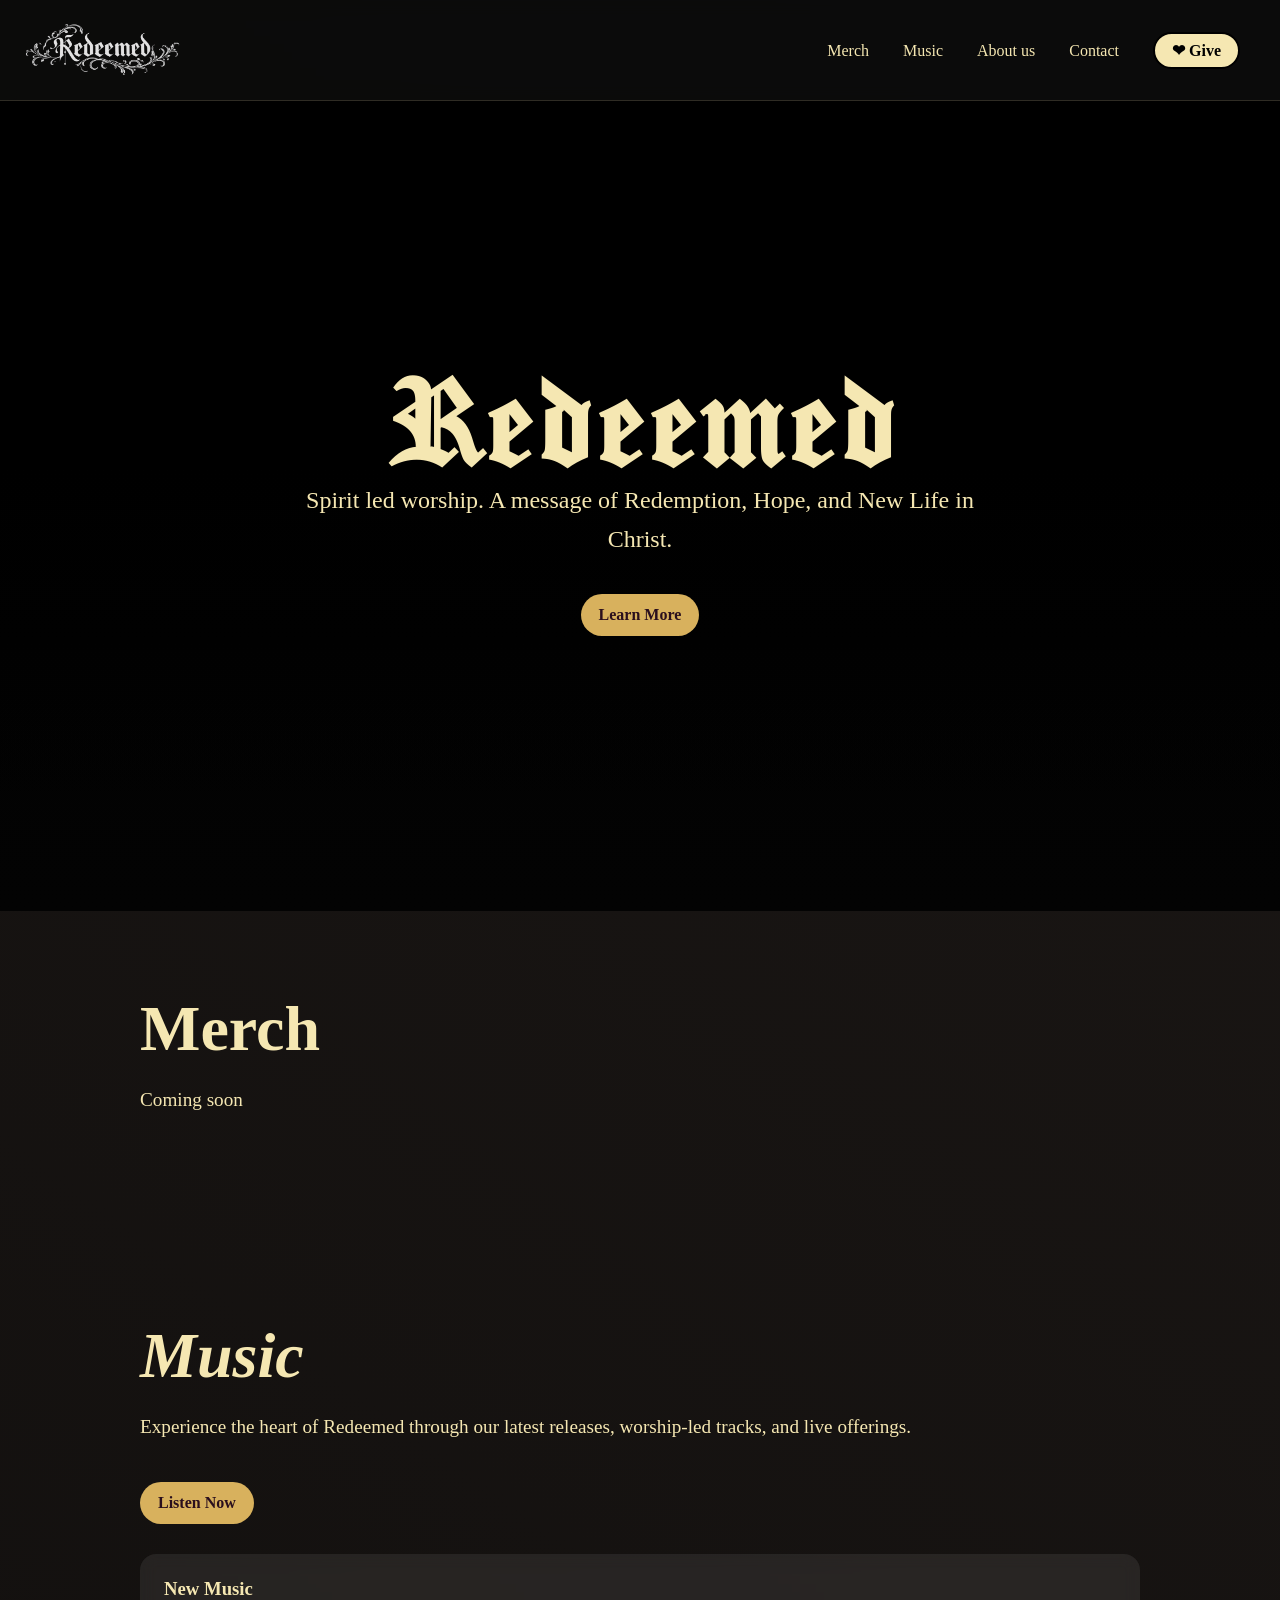
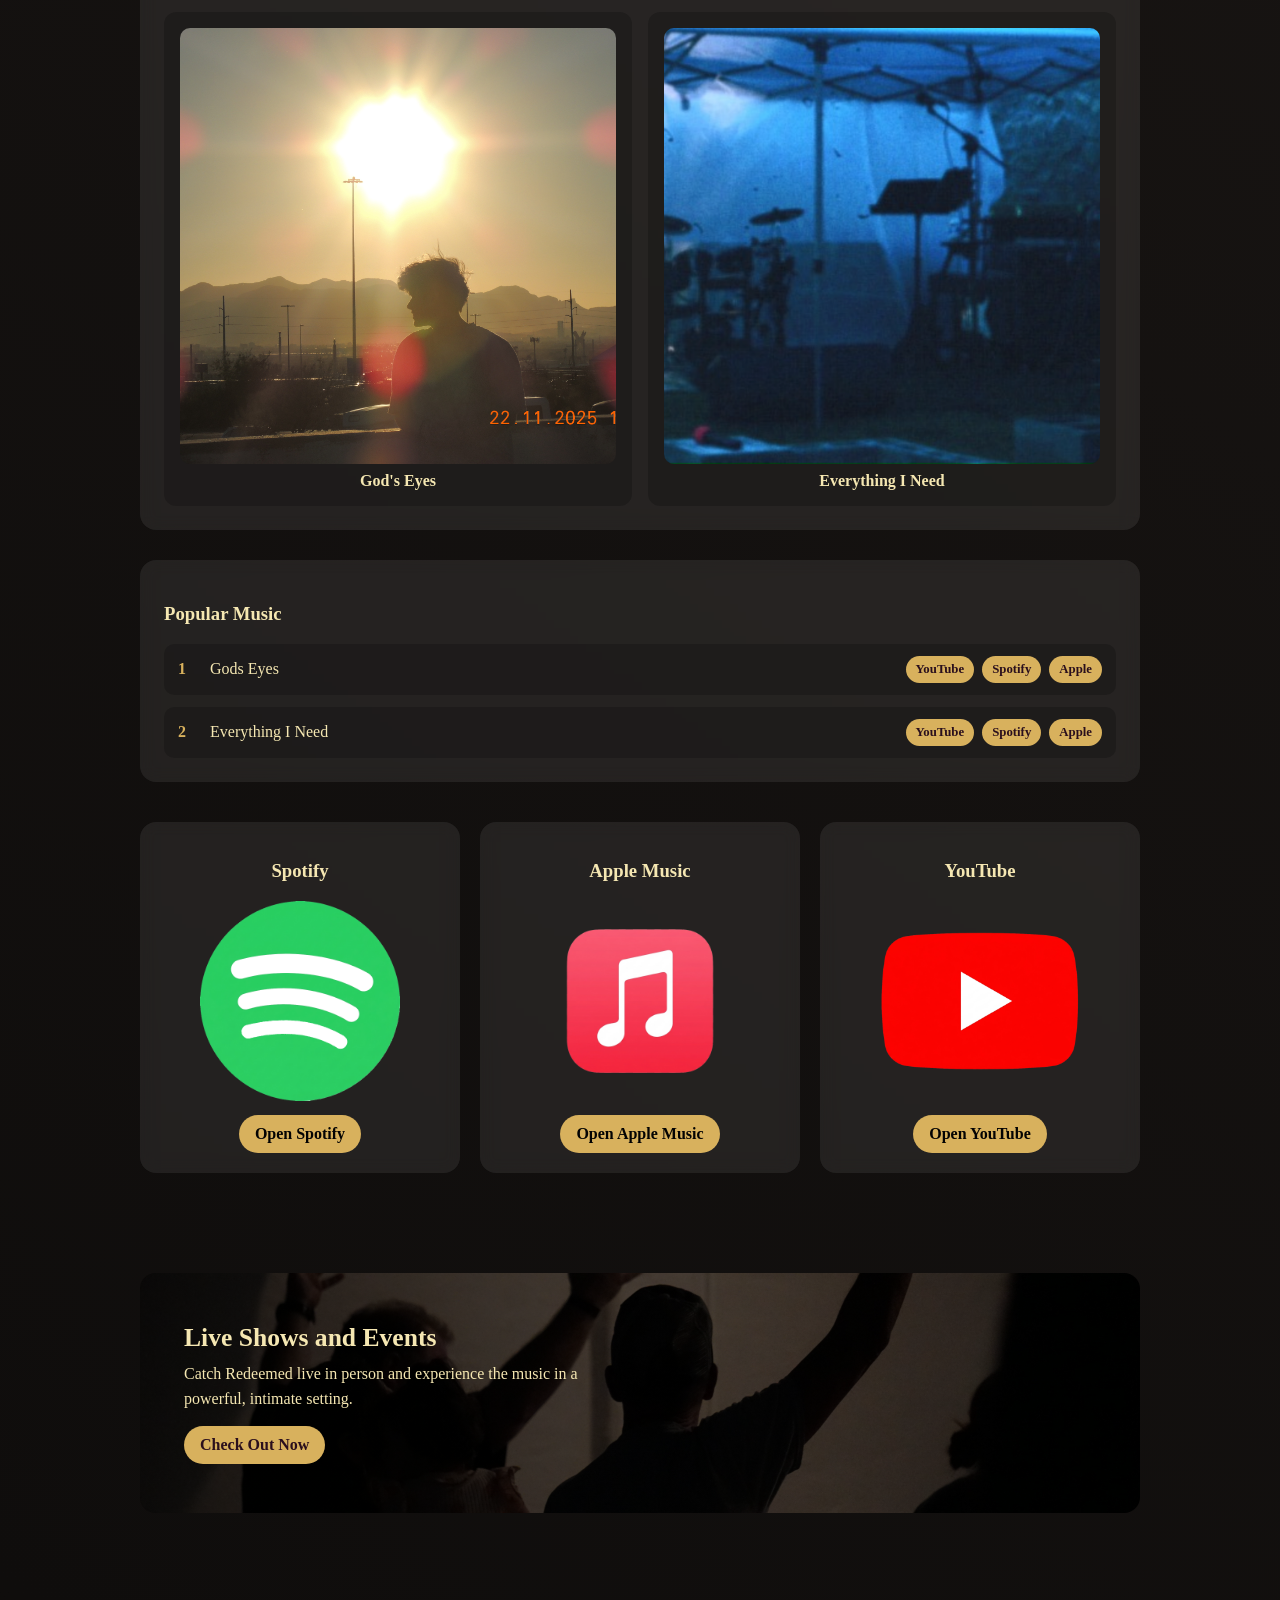
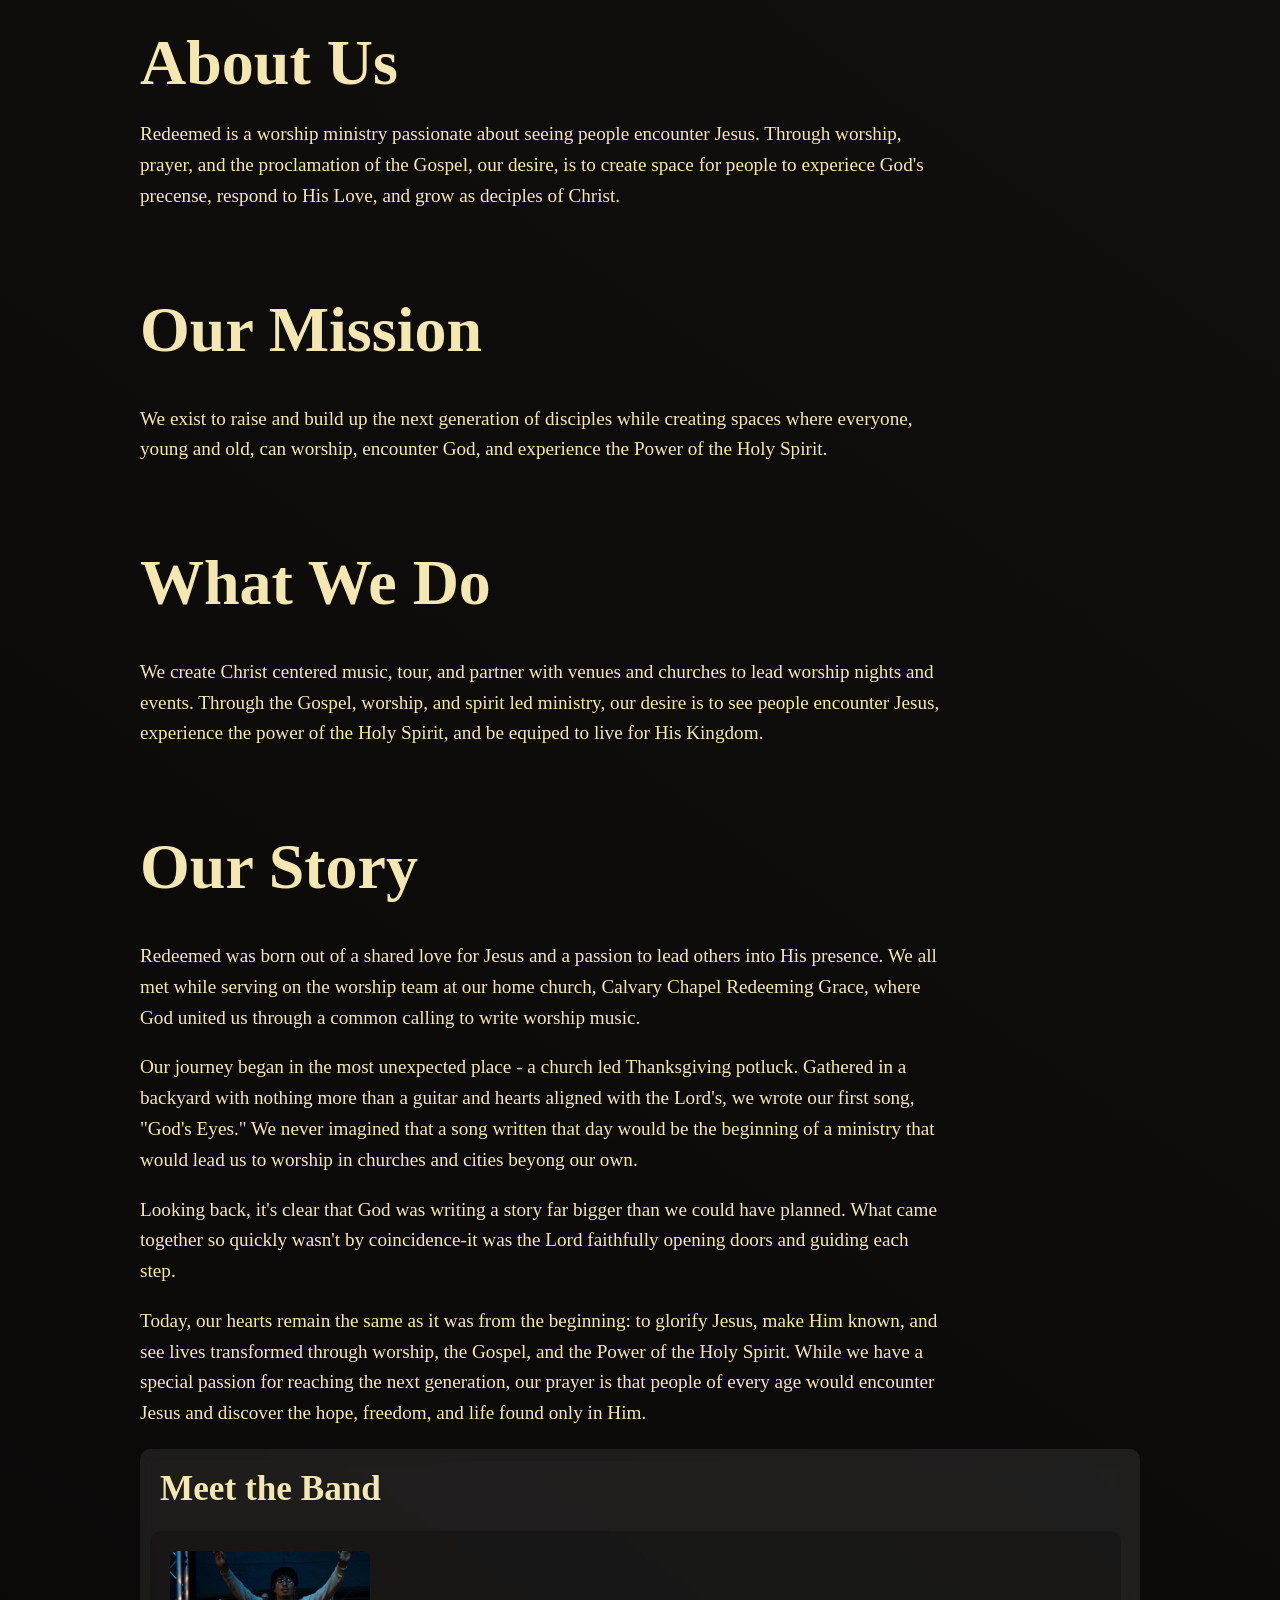
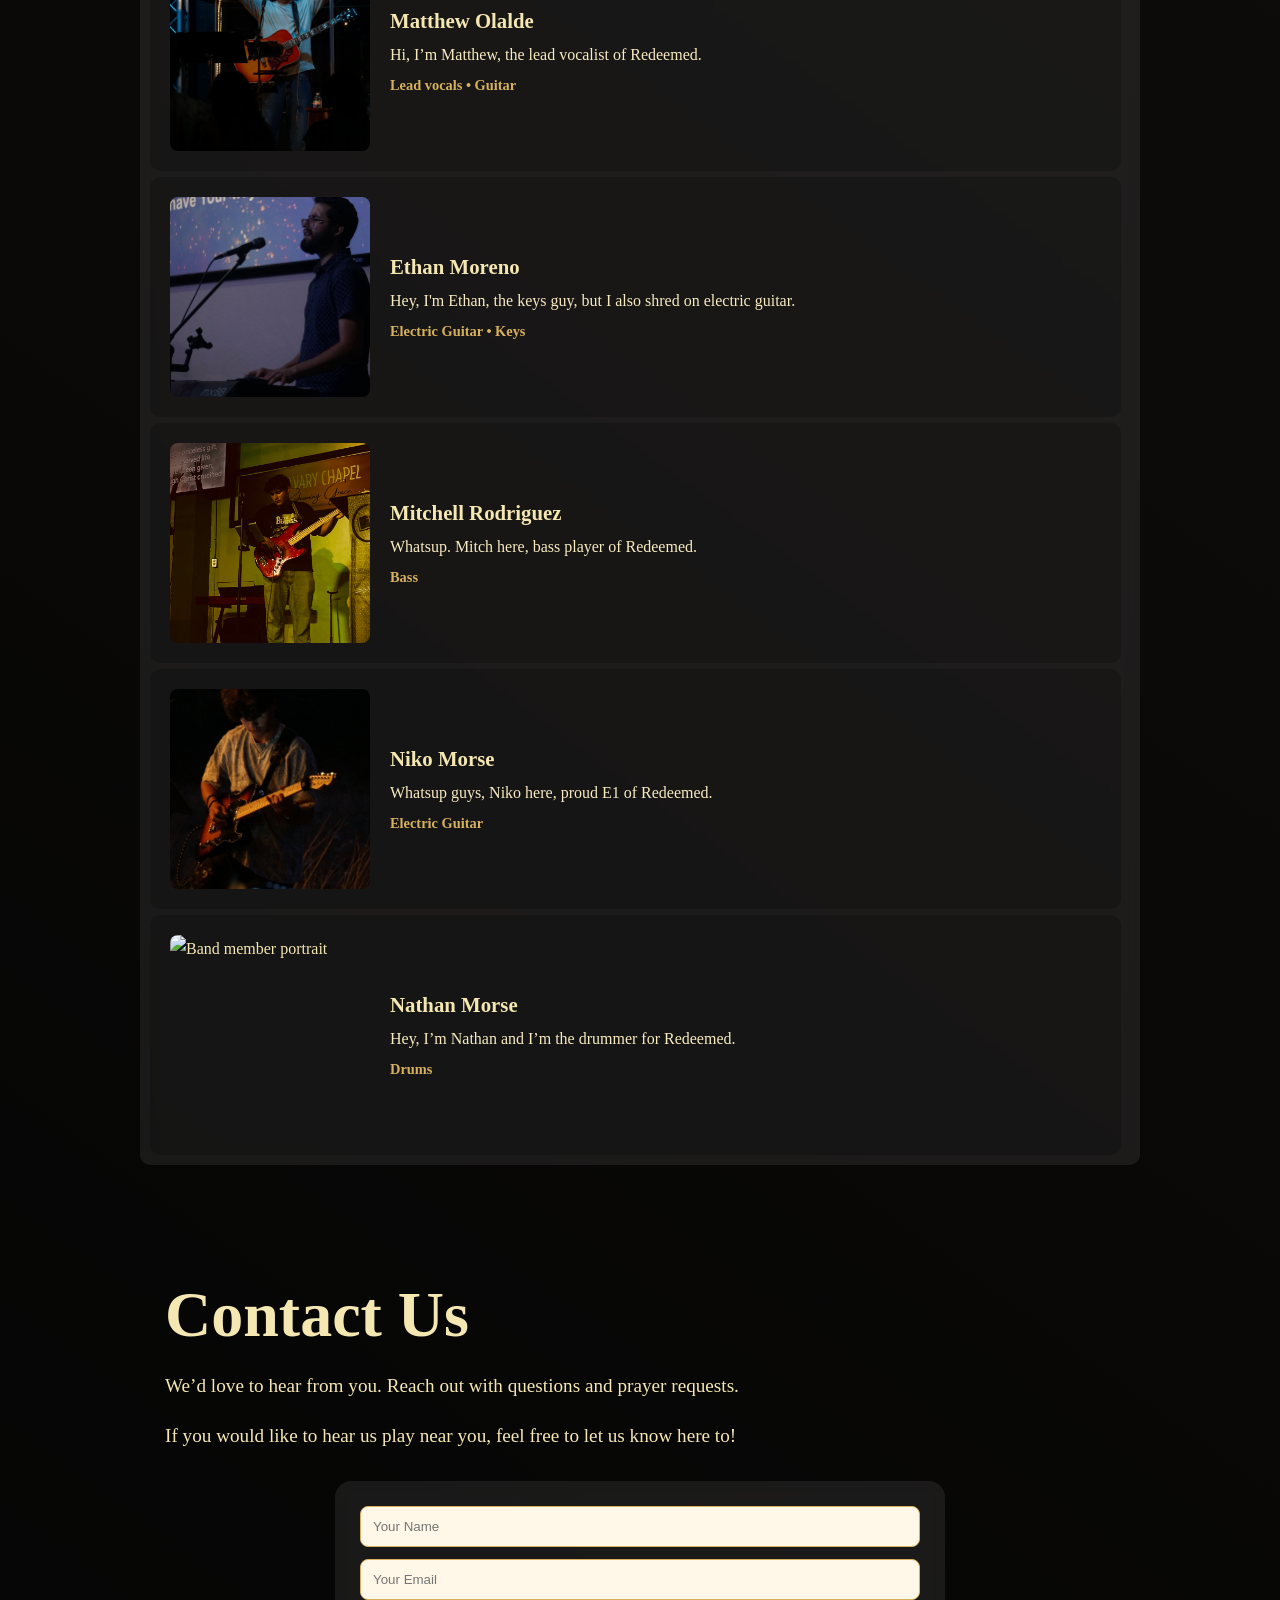
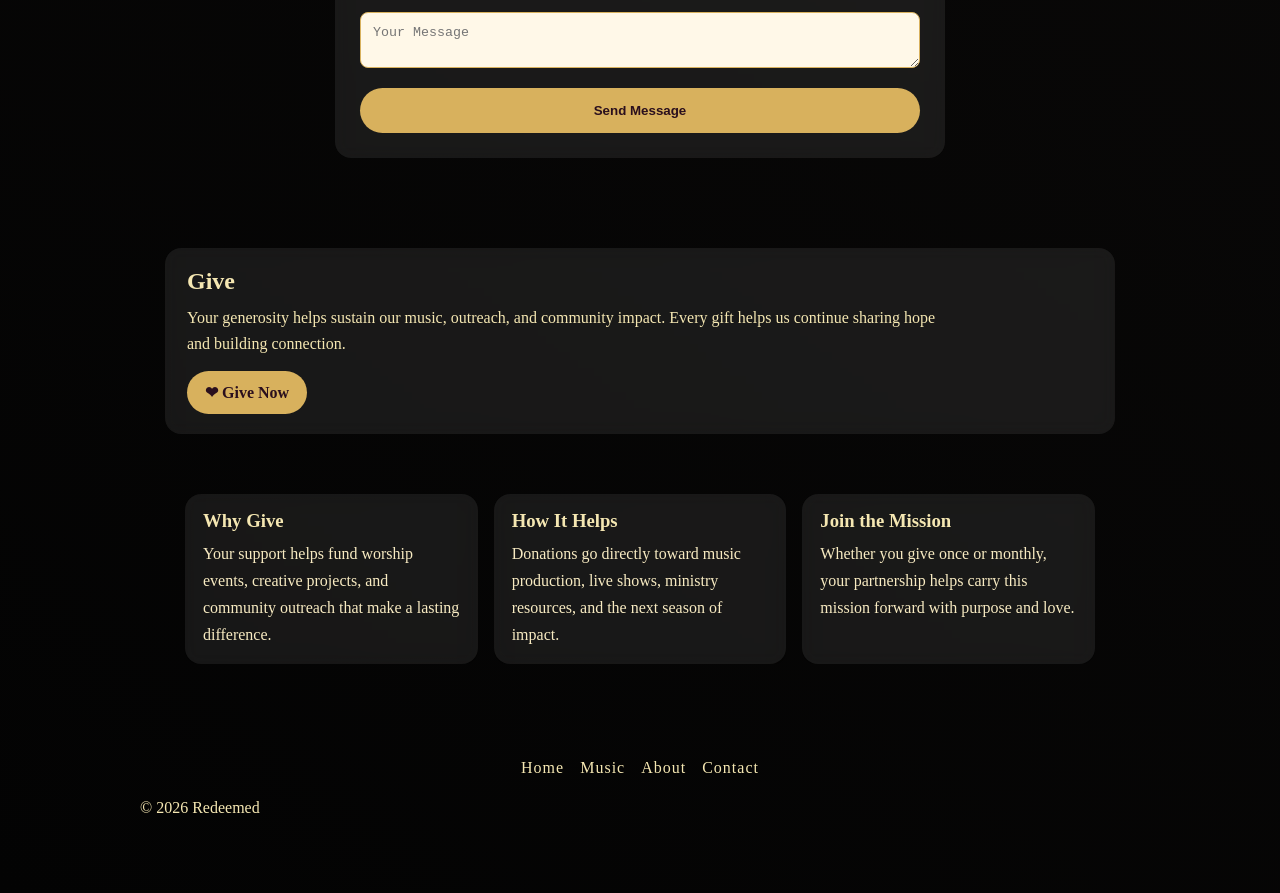
==== index.html @ e782278f "Update index.html" ====
<!DOCTYPE html>
<html lang="en">
<head>
    <meta charset="UTF-8">
    <meta name="viewport" content="width=device-width, initial-scale=1.0">
    <meta name="theme-color" content="#0b0b0b">
    <meta name="apple-mobile-web-app-status-bar-style" content="black-translucent">
    <meta name="apple-mobile-web-app-capable" content="yes">
    <meta name="theme-color" content="#0b0b0b">
    <meta name="apple-mobile-web-app-capable" content="yes">
    <meta name="apple-mobile-web-app-status-bar-style" content="black-translucent">
    <meta name="viewport" content="width=device-width, initial-scale=1.0, viewport-fit=cover">
    <title>Redeemed</title>
        <!-- Browser tab icon -->
    <link rel="icon" type="image/png" href="images/redeemedfavicon.jpg">
    
    <link rel="stylesheet" href="style.css">
</head>
<body>
    <header>
        <a href="#home" class="header-logo-link" aria-label="Redeemed home">
            <img src="images/redeemedlogo.PNG" alt="Redeemed logo" class="header-logo">
        </a>
        <button class="menu-toggle" onclick="toggleMenu()">☰</button>
        <nav class="desktop-nav" id="mobile-menu">
            <a href="#merch">Merch</a>
            <a href="#music">Music</a>
            <a href="#about">About us</a>
            <a href="#contact">Contact</a>
            <a href="#give" class="give-btn">❤ Give</a>
        </nav>
    </header>

    <section id="home" class="hero">
        <video autoplay muted loop playsinline class="hero-video">
            <source src="videos/nathan2video.mp4" type="video/mp4">
        </video>
        <div class="hero-content">
            <h2>Redeemed</h2>
            <p>Spirit led worship. A message of Redemption, Hope, and New Life in Christ.</p>
            <a class="music-link-button" href="#about">Learn More</a>
        </div>
    </section>

    <!--
    <section id="merch" class="merch-page">
        <section class="merch-hero">
            <h2>Merch</h2>
            <p>Show your support with official Redeemed apparel and accessories made for every fan.</p>
        </section>

        <section class="merch-category">
            <h3>Shirts</h3>
            <div class="merch-grid">
                <article class="merch-card">
                    <img src="images/merch2.jpg" alt="Redeemed tour tee">
                    <h4>Redeemed Tour Tee</h4>
                    <p>Soft cotton tee with the official tour graphic.</p>
                    <span class="merch-price">$28</span>
                </article>
                <article class="merch-card">
                    <img src="images/merch1.jpg" alt="Worship Verse tee">
                    <h4>Worship Verse Tee</h4>
                    <p>Minimal design featuring a favorite lyric from the band.</p>
                    <span class="merch-price">$24</span>
                </article>
            </div>
        </section>

        <section class="merch-category">
            <h3>Hoodies</h3>
            <div class="merch-grid">
                <article class="merch-card">
                    <img src="images/merch2.jpg" alt="Midnight hoodie">
                    <h4>Midnight Hoodie</h4>
                    <p>Heavyweight fleece hoodie with a bold embroidered logo.</p>
                    <span class="merch-price">$48</span>
                </article>
                <article class="merch-card">
                    <img src="images/merch1.jpg" alt="Golden Hour hoodie">
                    <h4>Golden Hour Hoodie</h4>
                    <p>Warm, relaxed fit with a subtle vintage finish.</p>
                    <span class="merch-price">$46</span>
                </article>
            </div>
        </section>

        <section class="merch-category">
            <h3>Hats</h3>
            <div class="merch-grid">
                <article class="merch-card">
                    <img src="images/merch2.jpg" alt="Embroidered snapback">
                    <h4>Embroidered Snapback</h4>
                    <p>Structured cap with the Redeemed logo stitched on the front.</p>
                    <span class="merch-price">$22</span>
                </article>
                <article class="merch-card">
                    <img src="images/merch1.jpg" alt="Beanie">
                    <h4>Classic Beanie</h4>
                    <p>Cozy knit beanie for warm nights and live shows.</p>
                    <span class="merch-price">$18</span>
                </article>
            </div>
        </section>

        <section class="merch-category">
            <h3>Accessories</h3>
            <div class="merch-grid">
                <article class="merch-card">
                    <img src="images/merch2.jpg" alt="Sticker pack">
                    <h4>Sticker Pack</h4>
                    <p>Five collectible stickers featuring the band’s artwork.</p>
                    <span class="merch-price">$8</span>
                </article>
                <article class="merch-card">
                    <img src="images/merch1.jpg" alt="Bandana">
                    <h4>Bandana</h4>
                    <p>Soft cotton bandana with a subtle print and earthy tones.</p>
                    <span class="merch-price">$12</span>
                </article>
            </div>
        </section>
    </section>
    -->

    <section id="merch" class="merch-page">
        <section class="merch-hero">
            <h2>Merch</h2>
            <p>Coming soon</p>
        </section>
    </section>

    <section id="music" class="music-page">
        <section class="music-hero">
            <h2>Music</h2>
            <p>Experience the heart of Redeemed through our latest releases, worship-led tracks, and live offerings.</p>
            <a class="music-link-button2" href="#platforms-section" rel="noopener noreferrer">Listen Now</a>
        </section>

        <section class="new-music-section">
            <h3>New Music</h3>
            <div class="new-music-grid">
                <article class="new-music-card photo-card">
                    <img src="images/godseyes.jpg" alt="God's Eyes single cover">
                    <h4>God's Eyes</h4>
                </article>
                <article class="new-music-card photo-card">
                    <img src="images/einsingle.png" alt="Everything I Need single cover">
                    <h4>Everything I Need</h4>
                </article>
                <!--
                <article class="new-music-card photo-card">
                    <img src="images/lovealbum.png" alt="Love Album cover">
                    <h4>Love Album</h4>
                </article>
                -->
            </div>
        </section>



        <section id="popular-music" class="music-chart-section">
            <h3>Popular Music</h3>
            <div class="music-chart">
                <div class="chart-row1">
                    <span class="rank">1</span>
                    <span class="rank1">Gods Eyes</span>
                    <div class="chart-actions">
                        <a href="https://youtu.be/jLkl576tyro?si=P6Vd3Wyzk8_M1TCE" target="_blank" rel="noopener noreferrer">YouTube</a>
                        <a href="https://open.spotify.com/album/3L0QQcTGQLbuAmOWzttb95?si=6fb23c199cdc47a4" target="_blank" rel="noopener noreferrer">Spotify</a>
                        <a href="https://music.apple.com/us/song/gods-eyes/1891520739" target="_blank" rel="noopener noreferrer">Apple</a>
                    </div>
                </div>
                <div class="chart-row2">
                    <span class="rank">2</span>
                    <span class="rank2">Everything I Need</span>
                    <div class="chart-actions">
                        <a href="https://youtu.be/Ll3yOkhrf5A?si=ns59paLyOWHuq14e" target="_blank" rel="noopener noreferrer">YouTube</a>
                        <a href="https://open.spotify.com/track/4gSW3rbcB8g6aZbEx0FoXT?si=02c2cda8b8e64611" target="_blank" rel="noopener noreferrer">Spotify</a>
                        <a href="https://music.apple.com/us/song/everything-i-need/6785663479" target="_blank" rel="noopener noreferrer">Apple</a>
                    </div>
                </div>
            </div>
        </section>

        <section id="platforms-section" class="platforms-section">
            <div class="platform-card">
                <h3>Spotify</h3>
                <img class="spotify-image" src="images/spotify logo.png" alt="Spotify cover artwork">
                <a href="https://open.spotify.com/artist/09qpFhPmuhAN9kwH78TvSs?si=30HQtOUEQ6Wqg0jLd053rw" target="_blank" rel="noopener noreferrer" class="site-button">Open Spotify</a>
            </div>

            <div class="platform-card">
                <h3>Apple Music</h3>
                <img class="apple-image" src="images/apple music logo.png" alt="Apple Music cover artwork">
                <a href="https://music.apple.com/us/artist/redeemed/1896051915" target="_blank" rel="noopener noreferrer" class="site-button">Open Apple Music</a>
            </div>

            <div class="platform-card">
                <h3>YouTube</h3>
                <img class="youtube-image" src="images/ytlogo.png" alt="YouTube cover artwork">
                <a href="https://youtube.com/@redeemedband7?si=_MJVxwXqWaDozXpm" target="_blank" rel="noopener noreferrer" class="site-button">Open YouTube</a>
            </div>
        </section>
    </section>

        <section id="events" class="live-shows-card">
            <div class="live-shows-overlay">
                <h3>Live Shows and Events</h3>
                <p>Catch Redeemed live in person and experience the music in a powerful, intimate setting.</p>
                <a href="liveshows.html" rel="noopener noreferrer">Check Out Now</a>
            </div>
        </section>

    <section id="about" class="about-page">
        <section class="about-hero">
            <h2>About Us</h2>
            <p>
                Redeemed is a worship ministry passionate about seeing people encounter Jesus. Through worship, prayer, and the proclamation of
                the Gospel, our desire, is to create space for people to experiece God's precense, respond to His Love, and grow as deciples of Christ.
            </p>
        </section>

        <section class="about-content">
            <h3>Our Mission</h3>
            
            <p>
                We exist to raise and build up the next generation of disciples while creating spaces where everyone, young and old, can worship,
                encounter God, and experience the Power of the Holy Spirit.
            </p>

        <section class="about-content">
            <h3>What We Do</h3>

            <p>
                We create Christ centered music, tour, and partner with venues and churches to lead worship nights and events. Through the Gospel, worship, and
                spirit led ministry, our desire is to see people encounter Jesus, experience the power of the Holy Spirit, and be equiped
                to live for His Kingdom.
                
            </p>


            <h3>Our Story</h3>
            <p>
                Redeemed was born out of a shared love for Jesus and a passion to lead others into His presence. We all met while serving on the worship team
                at our home church, Calvary Chapel Redeeming Grace, where God united us through a common calling to write worship music.
                
            </p>

            <p>    
                Our journey began in the most unexpected place - a church led Thanksgiving potluck. Gathered in a backyard with nothing more than a guitar
                and hearts aligned with the Lord's, we wrote our first song, "God's Eyes." We never imagined that a song written that day would
                be the beginning of a ministry that would lead us to worship in churches and cities beyong our own.
            </p>

            <p>    
                Looking back, it's clear that God was writing a story far bigger than we could have planned. What came together so quickly wasn't by coincidence-it
                was the Lord faithfully opening doors and guiding each step.
            </p>

            <p>    
                Today, our hearts remain the same as it was from the beginning: to glorify Jesus, make Him known, and see lives transformed through worship,
                the Gospel, and the Power of the Holy Spirit. While we have a special passion for reaching the next generation, our prayer is that people of
                every age would encounter Jesus and discover the hope, freedom, and life found only in Him.
            </p>
            
        </section>

        <section class="meet-the-band">
            <h3>Meet the Band</h3>
            <div class="band-members-grid">
                <article class="band-member-card matthew-card" tabindex="0" role="button" aria-expanded="false">
                    <div class="band-member-summary">
                        <img src="images/matthewscool.jpg" alt="Band member portrait">
                        <div class="band-member-info">
                            <h4>Matthew Olalde</h4>
                            <p>Hi, I’m Matthew, the lead vocalist of Redeemed.</p>
                            <span>Lead vocals • Guitar</span>
                        </div>
                    </div>
                    <div class="band-member-details">
                        <p>

First I want to say, Jesus changed my life and gave me true hope, and purpose. One of the greatest passions God has placed on my heart is reaching the next generation with both His love and His power. Discovering that we have access to the same Holy Spirit who raised Jesus from the dead changed everything for me. I’ve seen God heal, restore, deliver, and move in incredible ways, that only He can and it gave me a desire to help others encounter Him for themselves. Everything I do with Redeemed is for Jesus and for the people He loves.

A little about me: I was born and raised in Chicago and moved to El Paso in 2019. I still love visiting Chicago and spending time with friends there whenever I can. Growing up, I was a huge Michael Jackson fan and even tried to dance like him as a kid. I’m also a lifelong Chicago Bears fan, and Walter Payton is the reason 34 is still my favorite number today. For a long time, becoming a UFC fighter was a dream of mine, and I still enjoy practicing MMA and watching UFC. Some random facts I’m left-handed, I can do a backflip.  A big Highlight in my life is I recently got engaged to my beautiful fiancée, Natalia.  I am incredibly grateful for the way God has been writing our story, and I’m excited to see what He has planned for our future together.

Favorite Bible Verse:
“The Spirit of the Lord is upon me, because he has anointed me to proclaim good news to the poor. He has sent me to proclaim freedom for the prisoners and recovery of sight for the blind, to set the oppressed free, to proclaim the year of the Lord’s favor.” Luke 4:18-19</p>
                    </div>
                </article>

                <article class="band-member-card ethan-card" tabindex="0" role="button" aria-expanded="false">
                    <div class="band-member-summary">
                        <img src="images/EthanAboutUs.jpg" alt="Band member portrait">
                        <div class="band-member-info">
                            <h4>Ethan Moreno</h4>
                            <p>Hey, I'm Ethan, the keys guy, but I also shred on electric guitar.</p>
                            <span>Electric Guitar • Keys</span>
                        </div>
                    </div>
                    <div class="band-member-details">
                        <p>Hey, what’s up, my name is Ethan. Maybe you haven’t seen a whole bunch of me on Redeemed; that’s because I took a leave to go around the world and the US to share the good 
                            news of Jesus, which I believe is essential to our Christian faith. I also believe we can do that through worship; that is why I’m so passionate about sharing Jesus' love 
                            with others through Scripture and by worshiping together with the church. Ever since I was little, the Lord made a special place in my heart for music. Eventually, I got 
                            reeled into my local worship band before I even knew Jesus, and that was one of the factors that led me to know Him more. I believe the Lord can do the same for anyone, 
                            so you would come to know and experience Him through worship!

                            I believe worship is a fundamental to our Christian lives. I believe true worship is done by receiving the Holy Spirit and adopting a heart posture of love and humility 
                            toward God, by being grounded in His true word.
                        </p>
                    </div>
                </article>

                <article class="band-member-card mitch-card" tabindex="0" role="button" aria-expanded="false">
                    <div class="band-member-summary">
                        <img src="images/mitchaboutus.jpg" alt="Band member portrait">
                        <div class="band-member-info">
                            <h4>Mitchell Rodriguez</h4>
                            <p>Whatsup. Mitch here, bass player of Redeemed.</p>
                            <span>Bass</span>
                        </div>
                    </div>
                    <div class="band-member-details">
                        <p>First and foremost, Jesus Christ has turned my life around and put me on a path that I am ready to walk on. I was never really into music for what it truly is. 
                        I would listen to whatever was popular just to fit in, and eventually took a complete turn and cut music out for the majority of my life. Music had stayed out of my life for nearly
                        4 years, where I rediscovered worship. I was raised a Christian, believing what I was taught, but I let it sit there, I became lukewarm, and eventually forgot about it until moving to El
                        Paso, where worship was brought back into my life, and I put Christ back in the Center. I eventually became friends with the members of the worship team and got heavily involved learning
                        how to mix and run the sound system at church. God was moving fast, turning a hobby into a passion, friends into a family, and I am so grateful to be apart of it.
                        
                        Since running back to the Father, this verse has stuck with me, being an anchor in my life:
                        "Beloved, let us love one another, for love is from God, and whoever loves has been born of God and knows God." - 1 John 4:7 ESV</p>
                    </div>
                </article>

                <article class="band-member-card niko-card" tabindex="0" role="button" aria-expanded="false">
                    <div class="band-member-summary">
                        <img src="images/nikocool.jpg" alt="Band member portrait">
                        <div class="band-member-info">
                            <h4>Niko Morse</h4>
                            <p>Whatsup guys, Niko here, proud E1 of Redeemed.</p>
                            <span>Electric Guitar</span>
                        </div>
                    </div>
                    <div class="band-member-details">
                        <p> My name is Niko Morse. I am 17 years old,  born and raised in El Paso, Texas, and I grew up in a Christian home. My dad is a pastor at our church. I play electric 
                            guitar and sometimes lead worship at our church, and I love serving and worshiping Jesus.

                            Before our band started, though, I was lost and living like the world. But when we started our band, I began to see what God wanted for my life. I met some of the best
                            people in my life at our church, and that’s where I met the band. They were always there for me and loved me in a way that no one else ever had. They bring so much joy
                            into my life, and in their own crazy way, they showed me what it looks like to do ministry in different churches and what it truly means to love and live for Jesus.
                        </p>
                    </div>
                </article>

                <article class="band-member-card nathan-card" tabindex="0" role="button" aria-expanded="false">
                    <div class="band-member-summary">
                        <img src="images/nathanaboutus2.jpg" alt="Band member portrait">
                        <div class="band-member-info">
                            <h4>Nathan Morse</h4>
                            <p>Hey, I’m Nathan and I’m the drummer for Redeemed.</p>
                            <span>Drums</span>
                        </div>
                    </div>
                    <div class="band-member-details">
                        <p>
                            Hey, I’m Nathan and I’m the drummer for Redeemed.

I bring a passion for worship and a heart for creativity to Redeemed. As the band’s drummer, I help drive the sound while also contributing to songwriting and musical arrangements. After discovering music through worship, I found a way to use my gifts to point people toward Jesus. For me, the most powerful part of playing with Redeemed is seeing the Spirit move through the music and watching worship become something more than just a song.

I grew up in El Paso as a pastor’s kid, with church, worship, and God always being a huge part of my life. As I got older, I went through seasons of deep loss and hurt, losing my grandmother and later my Tio to addiction, which caused me to become angry with God and drift from Him. I felt empty, hopeless, and like I had no purpose. One night, He led me to someone who needed prayer, and in that moment, He opened my eyes to His love for me and for others. Since then, my fire for God has grown stronger than ever, and through Redeemed, I get to worship, write music, and watch God move in places I never imagined. Looking back, I can see God’s hands through it all.

“Consider the birds of the sky: They don’t sow or reap or gather into barns, yet your heavenly Father feeds them. Aren’t you worth more than they?”
‭‭Matthew‬ ‭6‬:‭26‬
                        </p>
                    </div>
                </article>
            </div>
        </section>
    </section>

    <section id="contact" class="contact-page">
        <section class="contact-hero">
            <h2>Contact Us</h2>
            <p>We’d love to hear from you. Reach out with questions and prayer requests.</p>
            <p>If you would like to hear us play near you, feel free to let us know here to!</p>
            
        </section>

        <section class="contact-content">
            <form class="contact-form" id="contact-form">
                <input type="text" name="name" placeholder="Your Name" required>
                <input type="email" name="email" placeholder="Your Email" required>
                <textarea name="message" placeholder="Your Message" required></textarea>
                <button type="submit">Send Message</button>
            </form>
        </section>
    </section>

    <section id="give" class="give-page">
        <section class="give-hero">
            <h2>Give</h2>
            <p>Your generosity helps sustain our music, outreach, and community impact. Every gift helps us continue sharing hope and building connection.</p>
            <a href="https://ko-fi.com/redeemedband7" class="give-button" target="_blank">❤ Give Now</a>
        </section>

        <section class="give-content">
            <article class="give-card">
                <h3>Why Give</h3>
                <p>Your support helps fund worship events, creative projects, and community outreach that make a lasting difference.</p>
            </article>

            <article class="give-card">
                <h3>How It Helps</h3>
                <p>Donations go directly toward music production, live shows, ministry resources, and the next season of impact.</p>
            </article>

            <article class="give-card">
                <h3>Join the Mission</h3>
                <p>Whether you give once or monthly, your partnership helps carry this mission forward with purpose and love.</p>
            </article>
        </section>
    </section>

    <footer>
        <div class="page-nav-links">
            <a href="#home">Home</a>
            <a href="#music">Music</a>
            <a href="#about">About</a>
            <a href="#contact">Contact</a>
        </div>
        <p>© 2026 Redeemed</p>
    </footer>
    <script>
    function toggleMenu() {
        document.getElementById("mobile-menu").classList.toggle("active");
    }
    </script>
    <script src="https://cdn.jsdelivr.net/npm/@emailjs/browser@4/dist/email.min.js"></script>
    <script src="script.js"></script>
</body>
</html>
---- style.css ----
@font-face {
    font-family: "Old English Five";
    src: url("fonts/OldEnglishFive.ttf") format("truetype");
    font-weight: normal;
    font-style: normal;
}


html {
    scroll-behavior: smooth;
    background-color: #0b0b0b;
}

body {
    margin: 0;
    font-family: Georgia, serif;
    background: linear-gradient(36deg, #030303 0%, #1b1715  100%);
    color: #f5e7b2;
}

section[id] {
    scroll-margin-top: 90px;
}

.hero {
    position: relative;
    min-height: 90vh;
    display: flex;
    align-items: center;
    justify-content: center;
    overflow: hidden;
    background: #000;
    margin-bottom: -2rem;
}

.hero::before {
    content: '';
    position: absolute;
    inset: 0;
    background: linear-gradient(180deg, rgba(0, 0, 0, 0.2) 0%, rgba(0, 0, 0, 0.55) 45%, rgba(3, 3, 3, 0.85) 100%);
    z-index: 1;
    pointer-events: none;
}

.hero::after {
    content: '';
    position: absolute;
    left: 0;
    right: 0;
    bottom: -1px;
    height: 220px;
    background: linear-gradient(180deg, rgba(3, 3, 3, 0) 0%, rgba(3, 3, 3, 0.35) 35%, rgba(3, 3, 3, 0.8) 70%, rgba(3, 3, 3, 1) 100%);
    z-index: 1;
    pointer-events: none;
}

.hero-video {
    position: absolute;
    inset: 0;
    width: 100%;
    height: 100%;
    object-fit: cover;
    z-index: 0;
    filter: saturate(1.05) brightness(0.9);
}

.hero-content {
    position: relative;
    z-index: 2;
    width: min(100%, 900px);
    padding: 4rem 2rem;
    text-align: center;
}

.hero h2 {
    font-size: clamp(3.5rem, 7vw, 8rem);
    font-family: "Old English Five", serif !important;
    letter-spacing: 0.04em;
    text-align: center;
    margin: 0 0 16px;
    line-height: 1;
}

.hero p {
    font-size: clamp(1rem, 2vw, 1.5rem);
    text-align: center;
    max-width: 680px;
    margin: 0 auto 24px;
    line-height: 1.6;
}


.music {
    padding: 60px 20px;
    text-align: center;
    border-radius: 12px;
}

.music-page h2{
    font-size: 4rem;
    font-style: italic;
}

.music-page p {
    font-size: 1.2rem;
    line-height: 1.6;
    max-width: 800px;
}

.about-page-body,
.contact-page-body,
.music-page-body {
    background: linear-gradient(135deg, #0b0b0b 0%, #2a0f1d 100%);
}

body.liveshows-page-body {
    background-image:
        linear-gradient(180deg, rgba(0,0,0,0.6) 0%, rgba(0,0,0,0.78) 100%),
        url('./images/tourshero.jpg');
    background-size: cover;
    background-position: center;
    background-attachment: fixed;
    min-height: 100vh;
}


header {
    position: sticky;
    top: 0;
    z-index: 1000;
    display: flex;
    justify-content: space-between;
    align-items: center;
    padding: 20px 25px;
    height: 60px;
    background: rgba(11, 11, 11, 0.9);
    backdrop-filter: blur(8px);
    border-bottom: 1px solid rgba(245, 231, 178, 0.15);
}

.header-logo-link {
    display: inline-flex;
    align-items: center;
}

.header-logo {
    height: 56px;
    width: auto;
    display: block;
    object-fit: contain;
}


nav a {
    color: #f5e7b2;
    text-decoration: none;
    font-family: Georgia, serif;
    margin: 15px;
}

nav a:hover {
    text-decoration: underline;
    transform: translateY(-5px);
}




button {
    padding: 15px 30px;
    border-radius: 30px;
    border: none;
    cursor: pointer;
}

.page-nav-links {
    display: flex;
    flex-wrap: wrap;
    justify-content: center;
    gap: 16px;
    margin: 15px 0 20px;
}

.page-nav-links a {
    color: #f5e7b2;
    text-decoration: none;
    font-family: Georgia, serif;
    font-size: 1rem;
    letter-spacing: 1px;
    position: relative;
    padding-bottom: 2px;
}

.page-nav-links a::after {
    content: '';
    position: absolute;
    left: 0;
    bottom: 0;
    width: 100%;
    height: 1px;
    background: #d8b15d;
    transform: scaleX(0);
    transform-origin: center;
    transition: transform 0.2s ease;
}

.page-nav-links a:hover::after {
    transform: scaleX(1);
}

.about-page,
.contact-page,
.music-page,
.merch-page {
    padding: 60px 25px;
    max-width: 1000px;
    margin: 0 auto;
}

.merch-page p{
    font-size: 1.2rem;
    line-height: 1.6;
    max-width: 800px;
}

.about-hero,
.contact-hero,
.music-hero,
.merch-hero {
    margin-bottom: 30px;
}

.about-hero h2,
.about-content h3,
.contact-hero h2,
.music-hero h2,
.merch-hero h2 {
    margin-bottom: 10px;
    font-size: 4rem;
}

.about-content {
    line-height: 1.7;
}

.about-content p{
    font-size: 1.2rem;
    line-height: 1.6;
    max-width: 800px;
}

.about-hero p{
    font-size: 1.2rem;
    line-height: 1.6;
    max-width: 800px;
}

.merch-category {
    margin-bottom: 24px;
    padding: 20px;
    background: rgba(255, 255, 255, 0.08);
    border-radius: 16px;
    backdrop-filter: blur(8px);
}

.merch-category h3 {
    margin: 0 0 14px;
}

.merch-grid {
    display: grid;
    grid-template-columns: repeat(auto-fit, minmax(220px, 1fr));
    gap: 16px;
}

.merch-card {
    padding: 14px;
    background: rgba(0, 0, 0, 0.2);
    border-radius: 12px;
}

.merch-card img {
    width: 100%;
    height: 180px;
    object-fit: cover;
    border-radius: 10px;
    display: block;
    margin-bottom: 10px;
}

.merch-card h4 {
    margin: 0 0 6px;
    color: #f5e7b2;
}

.merch-card p {
    margin: 0 0 8px;
    line-height: 1.5;
    color: #f8ebc2;
    font-size: 0.95rem;
}

.merch-price {
    color: #d8b15d;
    font-weight: bold;
}

.give-page-body {
    background: linear-gradient(135deg, #0b0b0b 0%, #2a0f1d 100%);
}

.give-page {
    padding: 30px 25px 20px;
    max-width: 1000px;
    margin: 0 auto;
}

.give-hero {
    margin-bottom: 18px;
    padding: 20px 22px;
    background: rgba(255, 255, 255, 0.08);
    border-radius: 16px;
    backdrop-filter: blur(8px);
}
.give-hero:hover {
    transform: translateY(-4px);
    box-shadow: 0 8px 20px rgba(0,0,0,0.15);
}

.give-hero h2 {
    margin: 0 0 10px;
}

.give-hero p {
    margin: 0 0 14px;
    line-height: 1.6;
    max-width: 760px;
}

.give-button {
    display: inline-block;
    padding: 12px 18px;
    border-radius: 999px;
    background: #d8b15d;
    color: #2a0f1d;
    text-decoration: none;
    font-weight: bold;
}

.give-content {
    display: grid;
    grid-template-columns: repeat(auto-fit, minmax(240px, 1fr));
    gap: 16px;

    max-width: 1100px;
    margin: 60px auto;
    padding: 0 20px;
}

.give-card:hover {
    transform: translateY(-8px);
    box-shadow: 0 10px 25px rgba(0,0,0,0.15);
}

.give-card {
    padding: 16px 18px;
    background: rgba(255, 255, 255, 0.08);
    border-radius: 16px;
    backdrop-filter: blur(8px);
}

.give-card h3 {
    margin-top: 0;
    margin-bottom: 8px;
}

.give-card p {
    margin: 0;
    line-height: 1.7;
    color: #f8ebc2;
}

.give-btn {
    color: #d8b15d;
    font-weight: bold;
}

.give-button:hover {
    background-color: #030303;
    color: #d8b15d;
    transform: scale(1.10);
}

.meet-the-band {
    margin-top: 20px;
    padding: 10px;
    background: rgba(255, 255, 255, 0.08);
    border-radius: 10px;
    backdrop-filter: blur(8px);
}

.meet-the-band h3 {
    margin-top: 0;
    margin-bottom: 10px;
    font-size: 1.1rem;
}

.band-members-grid {
    display: flex;
    flex-direction: column;
    gap: 6px;
}



/* Band Member Card Styles */

.band-member-card {
    width: 95%;
    padding: 20px;
    background: rgba(0, 0, 0, 0.2);
    border-radius: 10px;
    display: flex;
    flex-direction: row;
    align-items: center;
    gap: 20px;
    text-align: left;
    transition: transform 0.2s ease, box-shadow 0.2s ease;
}

.band-member-summary {
    display: flex;
    align-items: center;
    gap: 20px;
    width: 100%;
}

.band-member-info {
    min-width: 0;
}

.band-member-details {
    display: none;
    padding-top: 8px;
    border-top: 1px solid rgba(245, 231, 178, 0.15);
}

.band-member-card.active .band-member-details {
    display: block;
}

.band-member-card:hover,
.band-member-card:focus-visible {
    transform: translateY(-3px);
    box-shadow: 0 10px 25px rgba(0,0,0,0.15);
    outline: none;
}

.matthew-card {
    width: 95%;
    padding: 20px;
    background: rgba(0, 0, 0, 0.2);
    border-radius: 10px;
    display: flex;
    align-items: center;
    gap: 20px;
    text-align: left;
}

.matthew-card:hover {
    transform: translateY(-3px);
    box-shadow: 0 10px 25px rgba(0,0,0,0.15);
}

.matthew-card img {
    width: 200px;
    height: 200px;
    object-fit: cover;
    border-radius: 8px;
    flex-shrink: 0;
    
}

.ethan-card {
    width: 95%;
    padding: 20px;
    background: rgba(0, 0, 0, 0.2);
    border-radius: 10px;
    display: flex;
    align-items: center;
    gap: 20px;
    text-align: left;
}

.ethan-card:hover {
    transform: translateY(-3px);
    box-shadow: 0 10px 25px rgba(0,0,0,0.15);
}

.ethan-card img {
    width: 200px;
    height: 200px;
    object-fit: cover;
    border-radius: 8px;
    flex-shrink: 0;
}

.mitch-card {
    width: 95%;
    padding: 20px;
    background: rgba(0, 0, 0, 0.2);
    border-radius: 10px;
    display: flex;
    align-items: center;
    gap: 20px;
    text-align: left;
}

.mitch-card:hover {
    transform: translateY(-3px);
    box-shadow: 0 10px 25px rgba(0,0,0,0.15);
}

.mitch-card img {
    width: 200px;
    height: 200px;
    object-fit: cover;
    border-radius: 8px;
    flex-shrink: 0;
}

.niko-card {
    width: 95%;
    padding: 20px;
    background: rgba(0, 0, 0, 0.2);
    border-radius: 10px;
    display: flex;
    align-items: center;
    gap: 20px;
    text-align: left;
}

.niko-card:hover {
    transform: translateY(-3px);
    box-shadow: 0 10px 25px rgba(0,0,0,0.15);
}

.niko-card img {
    width: 200px;
    height: 200px;
    object-fit: cover;
    border-radius: 8px;
    flex-shrink: 0;
}

.nathan-card {
    width: 95%;
    padding: 20px;
    background: rgba(0, 0, 0, 0.2);
    border-radius: 10px;
    display: flex;
    align-items: center;
    gap: 20px;
    text-align: left;
}

.nathan-card:hover {
    transform: translateY(-3px);
    box-shadow: 0 10px 25px rgba(0,0,0,0.15);
}

.nathan-card img {
    width: 200px;
    height: 200px;
    object-fit: cover;
    border-radius: 8px;
    flex-shrink: 0;
}


.band-member-card h4 {
    margin: 0 0 4px;
    color: #f5e7b2;
    font-size: 1.3rem;
}

.band-member-card p {
    margin: 0 0 4px;
    line-height: 1.5;
    color: #f8ebc2;
    font-size: 1rem;
}

.band-member-card span {
    display: inline-block;
    color: #d8b15d;
    font-weight: bold;
    font-size: 0.9rem;
}


/* end of band member style */

.contact-content {
    display: flex;
    justify-content: center;
}

.contact-form {
    width: min(100%, 560px);
    background: rgba(255, 255, 255, 0.08);
    padding: 25px;
    border-radius: 16px;
    backdrop-filter: blur(8px);
    display: flex;
    flex-direction: column;
    gap: 12px;
}

.contact-form input,
.contact-form textarea {
    padding: 12px;
    border-radius: 8px;
    border: 1px solid #d8b15d;
    background: #fff8e8;
    color: #2a0f1d;
}

.contact-form button {
    margin-top: 8px;
    background: #d8b15d;
    color: #2a0f1d;
    font-weight: bold;
}

.music-link-button {
    display: inline-block;
    margin-top: 12px;
    padding: 12px 18px;
    border-radius: 999px;
    background: #d8b15d;
    color: #2a0f1d;
    text-decoration: none;
    font-weight: bold;
}

.music-link-button:hover {
    background-color: #030303;
    color: #d8b15d;
    transform: scale(1.10);
}

.music-link-button2 {
    display: inline-block;
    margin-top: 20px;
    padding: 12px 18px;
    border-radius: 999px;
    background: #d8b15d;
    color: #2a0f1d;
    text-decoration: none;
    font-weight: bold;

}

.music-link-button2:hover {
    background-color: #030303;
    color: #d8b15d;
    transform: scale(1.10);

}

.new-music-section:hover {
    transform: translateY(-4px);
    box-shadow: 0 10px 25px rgba(0,0,0,0.15);
}

.platforms-section {
    display: grid;
    grid-template-columns: repeat(3, minmax(0, 1fr));
    gap: 20px;
    margin: 30px 0 20px;
}

.platform-card {
    background: rgba(255, 255, 255, 0.08);
    padding: 20px;
    border-radius: 16px;
    text-align: center;
    backdrop-filter: blur(8px);
}



.platform-card a {
    color: #030303;
    text-decoration: none;
    font-weight: bold;
}

.platform-card:hover {
    transform:translateY(-5px);
}

.site-button {
    display: inline-block;
    margin-top: 10px;
    padding: 10px 16px;
    border-radius: 999px;
    background: #d8b15d;
    color: #2a0f1d;
    text-decoration: none;
    font-weight: bold;
}

.site-button:hover {
    background-color: #030303;
    color: #d8b15d;
    transform: scale(1.10);
}

.live-shows-card {
    margin: 20px auto 0;
    padding: 24px;
    border-radius: 16px;
    background-image:
        linear-gradient(90deg, rgba(0,0,0,0.7) 0%, rgba(0,0,0,0.35) 100%),
        url('./images/liveshowsbackground.jpg');
    background-size: cover;
    background-position: center;
    min-height: 240px;
    max-width: 1000px;
    width: calc(100% - 50px);
    box-sizing: border-box;
    display: flex;
    align-items: center;
    backdrop-filter: blur(8px);
}

.live-shows-overlay {
    max-width: 420px;
    padding: 20px;
}

.live-shows-card h3 {
    margin: 0 0 8px;
    font-size: 1.6rem;
}

.live-shows-card p {
    margin: 0 0 14px;
    line-height: 1.6;
}

.live-shows-card:hover {
    transform: translateY(-4px);
    box-shadow: 0 10px 25px rgba(0,0,0,0.15);
}

.live-shows-card a {
    display: inline-block;
    padding: 10px 16px;
    border-radius: 999px;
    background: #d8b15d;
    color: #2a0f1d;
    text-decoration: none;
    font-weight: bold;
}

.live-shows-card a:hover {
    background-color: #030303;
    color: #d8b15d;
    transform: scale(1.0);
}



.music-chart-section {
    margin: 30px 0 40px;
    padding: 24px;
    background: rgba(255, 255, 255, 0.08);
    border-radius: 16px;
    backdrop-filter: blur(8px);
}

.music-chart {
    display: flex;
    flex-direction: column;
    gap: 12px;
    margin-top: 16px;
}

.chart-row1 {
    display: flex;
    justify-content: space-between;
    align-items: center;
    padding: 12px 14px;
    background: rgba(0, 0, 0, 0.2);
    border-radius: 10px;
    gap: 12px;
}

.chart-row2 {
    display: flex;
    justify-content: space-between;
    align-items: center;
    padding: 12px 14px;
    background: rgba(0, 0, 0, 0.2);
    border-radius: 10px;
    gap: 12px;
}

.chart-row3 {
    display: flex;
    justify-content: space-between;
    align-items: center;
    padding: 12px 14px;
    background: rgba(0, 0, 0, 0.2);
    border-radius: 10px;
    gap: 12px;
}

.chart-row1:hover {
    transform: translateY(-3px);
    box-shadow: 0 10px 25px rgba(0,0,0,0.15);
}

.chart-row2:hover {
    transform: translateY(-3px);
    box-shadow: 0 10px 25px rgba(0,0,0,0.15);
}

.chart-row3:hover {
    transform: translateY(-3px);
    box-shadow: 0 10px 25px rgba(0,0,0,0.15);
}

.rank {
    font-weight: bold;
    color: #d8b15d;
}

.rank1, .rank2, .rank3, .rank4, .rank5 {
    flex: 1;
    margin: 0 12px;
}



.chart-actions {
    display: flex;
    gap: 8px;
    flex-wrap: wrap;
}

.chart-actions a {
    padding: 6px 10px;
    border-radius: 999px;
    background: #d8b15d;
    color: #2a0f1d;
    text-decoration: none;
    font-size: 0.8rem;
    font-weight: bold;
}

.chart-actions a:hover {
    background-color: #030303;
    color: #d8b15d;
    transform: scale(1.05);
}

.spotify-image {
    width: 200px;
    height: 200px;
    object-fit:contain;
}

.apple-image {
    width: 200px;
    height: 200px;
    object-fit:contain;
}

.youtube-image {
    width: 200px;
    height: 200px;
    object-fit:contain;
}

.plays {
    color: #f5e7b2;
    font-size: 0.95rem;
}

.new-music-section {
    margin: 20px 0 30px;
    padding: 24px;
    background: rgba(255, 255, 255, 0.08);
    border-radius: 16px;
    backdrop-filter: blur(8px);
}

.new-music-section h3 {
    margin: 0 0 12px;
}

.new-music-grid {
    display: grid;
    grid-template-columns: repeat(auto-fit, minmax(200px, 1fr));
    gap: 16px;
}



.new-music-card {
    padding: 16px;
    background: rgba(0, 0, 0, 0.2);
    border-radius: 12px;
}

.new-music-card h4 {
    margin: 8px 0 0;
    text-align: center;
}

.photo-card img {
    width: 100%;
    aspect-ratio: 1 / 1;
    object-fit: cover;
    border-radius: 10px;
    display: block;
}

/*

.live-show-list {
    display: flex;
    flex-direction: column;
    gap: 12px;
    margin-top: 24px;
}


.live-show-item {
    display:flex;
    flex-direction: column;
    align-items: center;
    text-align: center;
    gap: 10px;
    padding: 24px;
    border-radius: 12px;
    background: rgba(255, 255, 255, 0.08);
    backdrop-filter: blur(8px);
}

/*
.live-show-item {
    display: flex;
    justify-content: space-between;
    gap: 16px;
    padding: 14px 16px;
    background: rgba(255, 255, 255, 0.08);
    border-radius: 12px;
    backdrop-filter: blur(8px);
}
*/
.live-show-list {
    display: flex;
    flex-direction: column;
    gap: 16px;
    margin-top: 24px;
}

.live-show-item {
    display: flex;
    flex-direction: column;
    align-items: center;
    text-align: center;
    gap: 10px;
    padding: 24px;
    border-radius: 12px;
    background: rgba(255, 255, 255, 0.06);
    border: 1px solid rgba(255, 255, 255, 0.15);
}

.live-show-item strong {
    font-size: 1.15rem;
    line-height: 1.4;
}

.live-show-item span {
    display: inline-block;
    font-size: 0.95rem;
    opacity: 0.8;
}

.live-show-item p {
    margin: 0;
}

.live-show-item a {
    display: inline-block;
    padding: 9px 16px;
    border: 1px solid rgba(255, 255, 255, 0.35);
    border-radius: 5px;
    color: inherit;
    font-size: 0.85rem;
    font-weight: 600;
    letter-spacing: 0.04em;
    text-decoration: none;
    white-space: nowrap;
    transition: background 0.2s ease, border-color 0.2s ease;
}

.live-show-item a:hover {
    background: rgba(255, 255, 255, 0.1);
    border-color: rgba(255, 255, 255, 0.75);
}


/* test space*/

.live-shows-page {
    max-width: 1100px;
}

.give-btn {
    display: inline-block;
    padding: 7px 17px;
    border: 2px solid #000;      /* Border color */
    border-radius: 20px;          /* Rounded corners */
    text-decoration: none;
    color: #000;
    background-color: #f5e7b2;
    font-weight: bold;
    transition: all 0.3s ease;
}

.give-btn:hover {
    background-color: #030303;
    color: #fff;
}

.donation-box {
    display: none;
    margin-top: 30px;
    padding: 30px;
    background: rgba(0, 0, 0, 0.034);
    border-radius: 12px;
    text-align: center;
    box-shadow: 0 10px 25px rgba(0,0,0,0.5);
}

.amount-input {
    display: flex;
    justify-content: center;
    align-items: center;
    margin: 20px 0;
    font-size: 24px;
}

.amount-input span {
    margin-right: 5px;
}

.amount-input input {
    width: 150px;
    padding: 12px;
    border-radius: 8px;
    border: 1px solid #ccc;
    font-size: 18px;
}

.donate-submit {
    padding: 12px 30px;
    background: #f5e7b2;
    color: black;
    border: none;
    border-radius: 8px;
    font-weight: bold;
    cursor: pointer;
}

.minimum-message {
    margin-top: 15px;
    font-size: 14px;
    opacity: 0.7;
}


.contact-hero p{
    font-size: 1.2rem;
    line-height: 1.6;
    max-width: 800px;
}

.menu-toggle {
    display: none;
    background: none;
    border: none;
    color: white;
    font-size: 28px;
    cursor: pointer;
}
#events {
    scroll-margin-top: 250px;
}

.meet-the-band h3{
    font-size: 2.2rem;
    margin-bottom: 12px;
    padding: 0 10px;
}



@media (max-width: 768px) {

    .hero {
        min-height: 70vh;
        padding: 2rem 1rem;
    }

    .hero::before {
        background: linear-gradient(180deg, rgba(0, 0, 0, 0.3) 0%, rgba(0, 0, 0, 0.6) 45%, rgba(3, 3, 3, 0.9) 100%);
    }

    .hero-video {
        object-fit: cover;
        object-position: center center;
    }

    .hero-content {
        padding: 2rem 1rem;
        width: 100%;
    }

    .hero h2 {
        font-size: 3rem;
        margin-bottom: 12px;
    }

    .hero p {
        font-size: 1rem;
        max-width: 90%;
        margin-bottom: 16px;
    }

    .music-link-button {
        margin-top: 0;
    }

    .music-link-button:hover {
        background-color: #030303;
        color: #d8b15d;
        transform: scale(1.10);
    }

    h1 {
        font-size: 1.8rem;
    }

    h2 {
        font-size: 1.8rem;
    }

    h3 {
        font-size: 1.3rem;
    }

    /* Smaller paragraph text */
    p {
        font-size: 1rem;
    }

    .hero {
        min-height: 65vh;
    }

    .menu-toggle {
        display: block;
    }
    
    header {
        position: sticky;
        height: 80px;
        padding: 0 25px;
    }
    
        header {
        isolation: isolate;
    }

    .desktop-nav {
        display: none;
        position: fixed;
        top: 80px;
        right: 0;
        width: 100px;
        background: rgba(11, 11, 11, 0.98);
        flex-direction: column;
        padding: 15px;
        border-radius: 0 0 0 12px;
    }

    .desktop-nav.active {
        display: flex;
    }


    nav a {
        padding: 12px;
        text-align: center;
    }

    nav.active {
        display: flex;
    }


    .platforms-section {
        display: flex;
        flex-direction: column;
        gap: 15px;
        padding: 10px;
    }

    .platform-card {
        display: flex;
        flex-direction: row;
        align-items: center;
        justify-content: space-between;
        padding: 10px 15px;
    }

    .platform-card h3 {
        font-size: 16px;
        margin: 0;
        width: 80px;
    }

    .platform-card img {
        width: 50px;
        height: 50px;
        object-fit: contain;
    }

    .site-button {
        margin-top: 0;
        padding: 8px 12px;
        font-size: 12px;
    }


    .about-page {
        padding: 20px 15px;
    }

    .about-hero {
        padding: 20px 10px;
    }

    .about-hero h2 {
        font-size: 28px;
        margin-bottom: 10px;
    }

    .about-hero p {
        font-size: 15px;
        line-height: 1.4;
    }

    .about-content {
        padding: 15px 10px;
    }

    .about-content h3,
    .meet-the-band h3 {
        font-size: 24px;
        margin: 15px 0 8px;
    }

    .about-content p {
        font-size: 18px;
        line-height: 1.4;
        margin-bottom: 15px;
    }

    .band-members-grid {
        display: flex;
        flex-direction: column;
        gap: 15px;
    }

    .band-members-grid .band-member-card {
        display: flex;
        flex-direction: column;
        align-items: stretch;
        text-align: left;
        gap: 12px;
        padding: 12px;
        cursor: pointer;
    }

    .band-members-grid .band-member-summary {
        display: flex;
        align-items: center;
        gap: 12px;
    }

    .band-members-grid .band-member-card img {
        width: 80px;
        height: 80px;
        border-radius: 50%;
        object-fit: cover;
        flex-shrink: 0;
    }

    .band-members-grid .band-member-card .band-member-details {
        display: none;
    }

    .band-members-grid .band-member-card.active .band-member-details {
        display: block;
    }

    .band-members-grid h4 {
        font-size: 17px;
        margin: 0 0 5px;
    }

    .band-members-grid p {
        font-size: 13px;
        margin: 0 0 5px;
        line-height: 1.3;
    }

    .band-members-grid span {
        font-size: 12px;
    }
    body {
    background-color: #0b0b0b;
    min-height: 100vh;
    min-height: 100dvh;
    padding-bottom: env(safe-area-inset-bottom);
    }
    
}
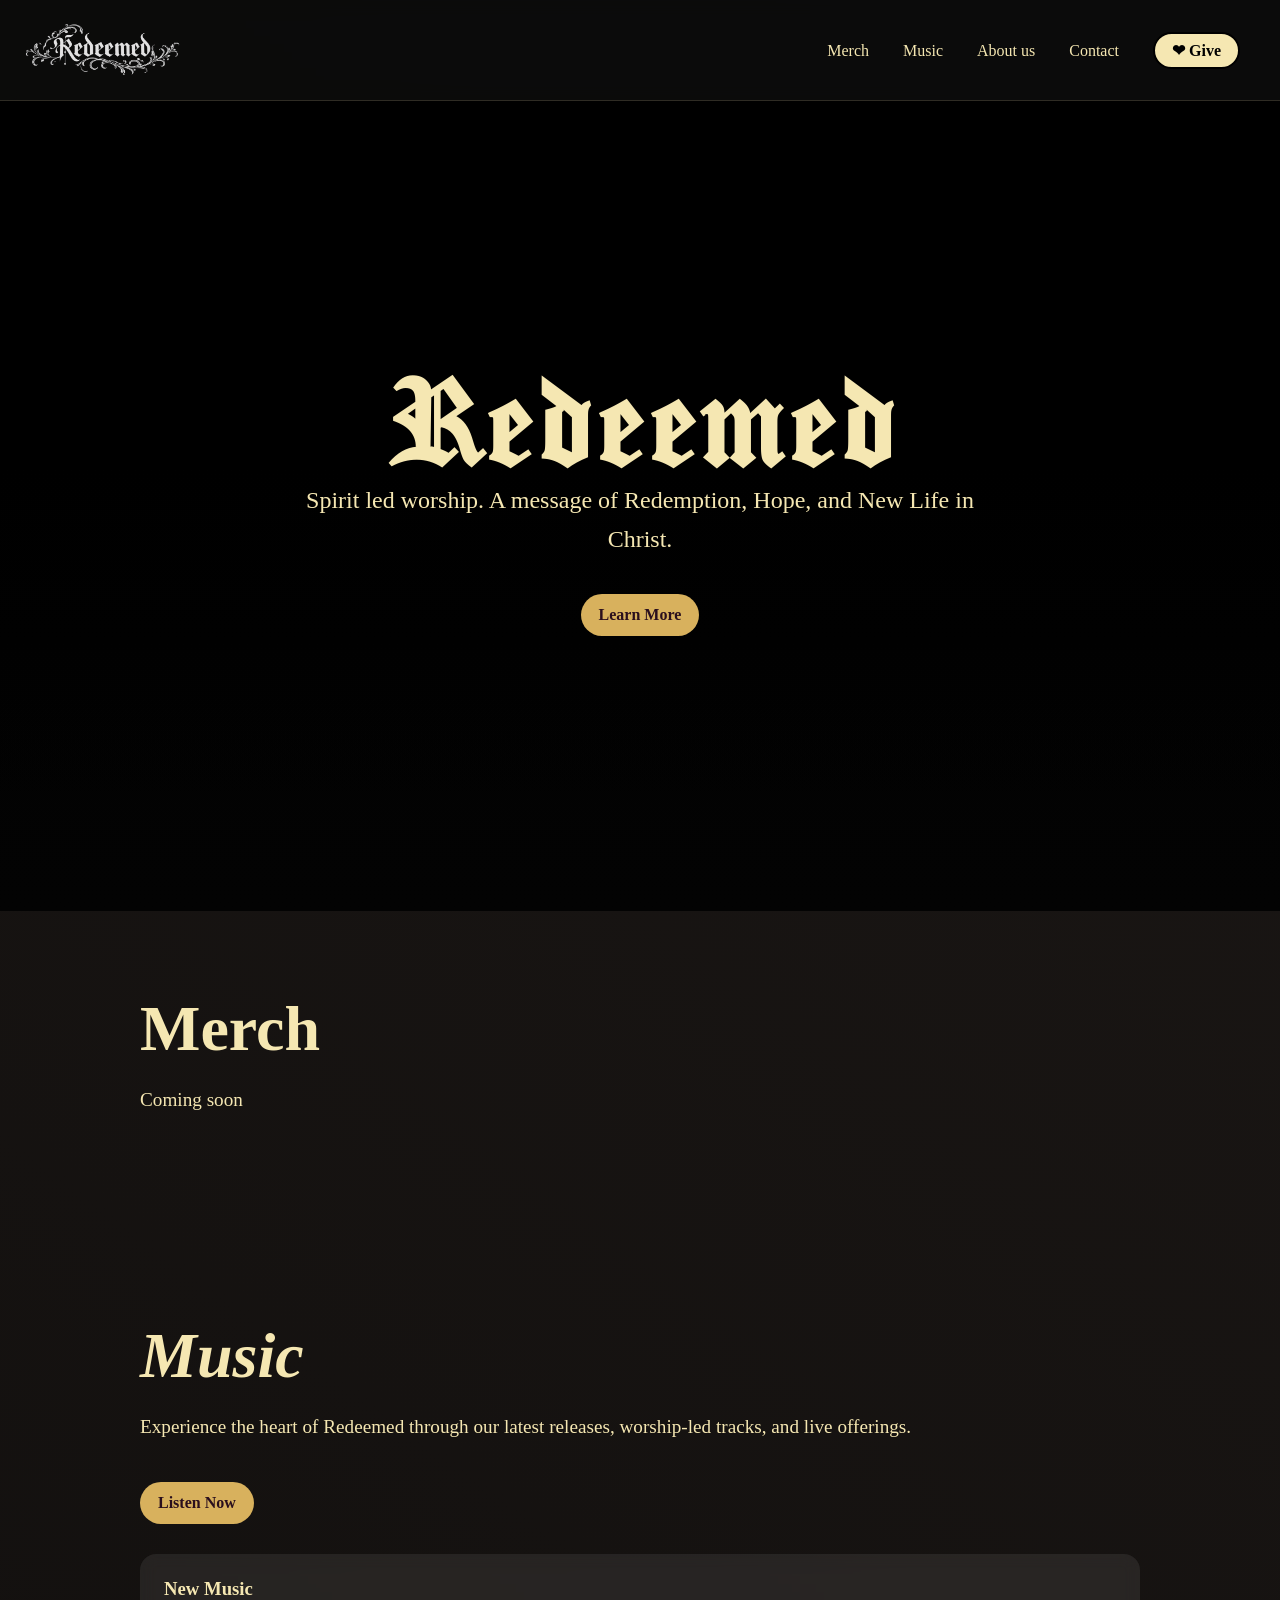
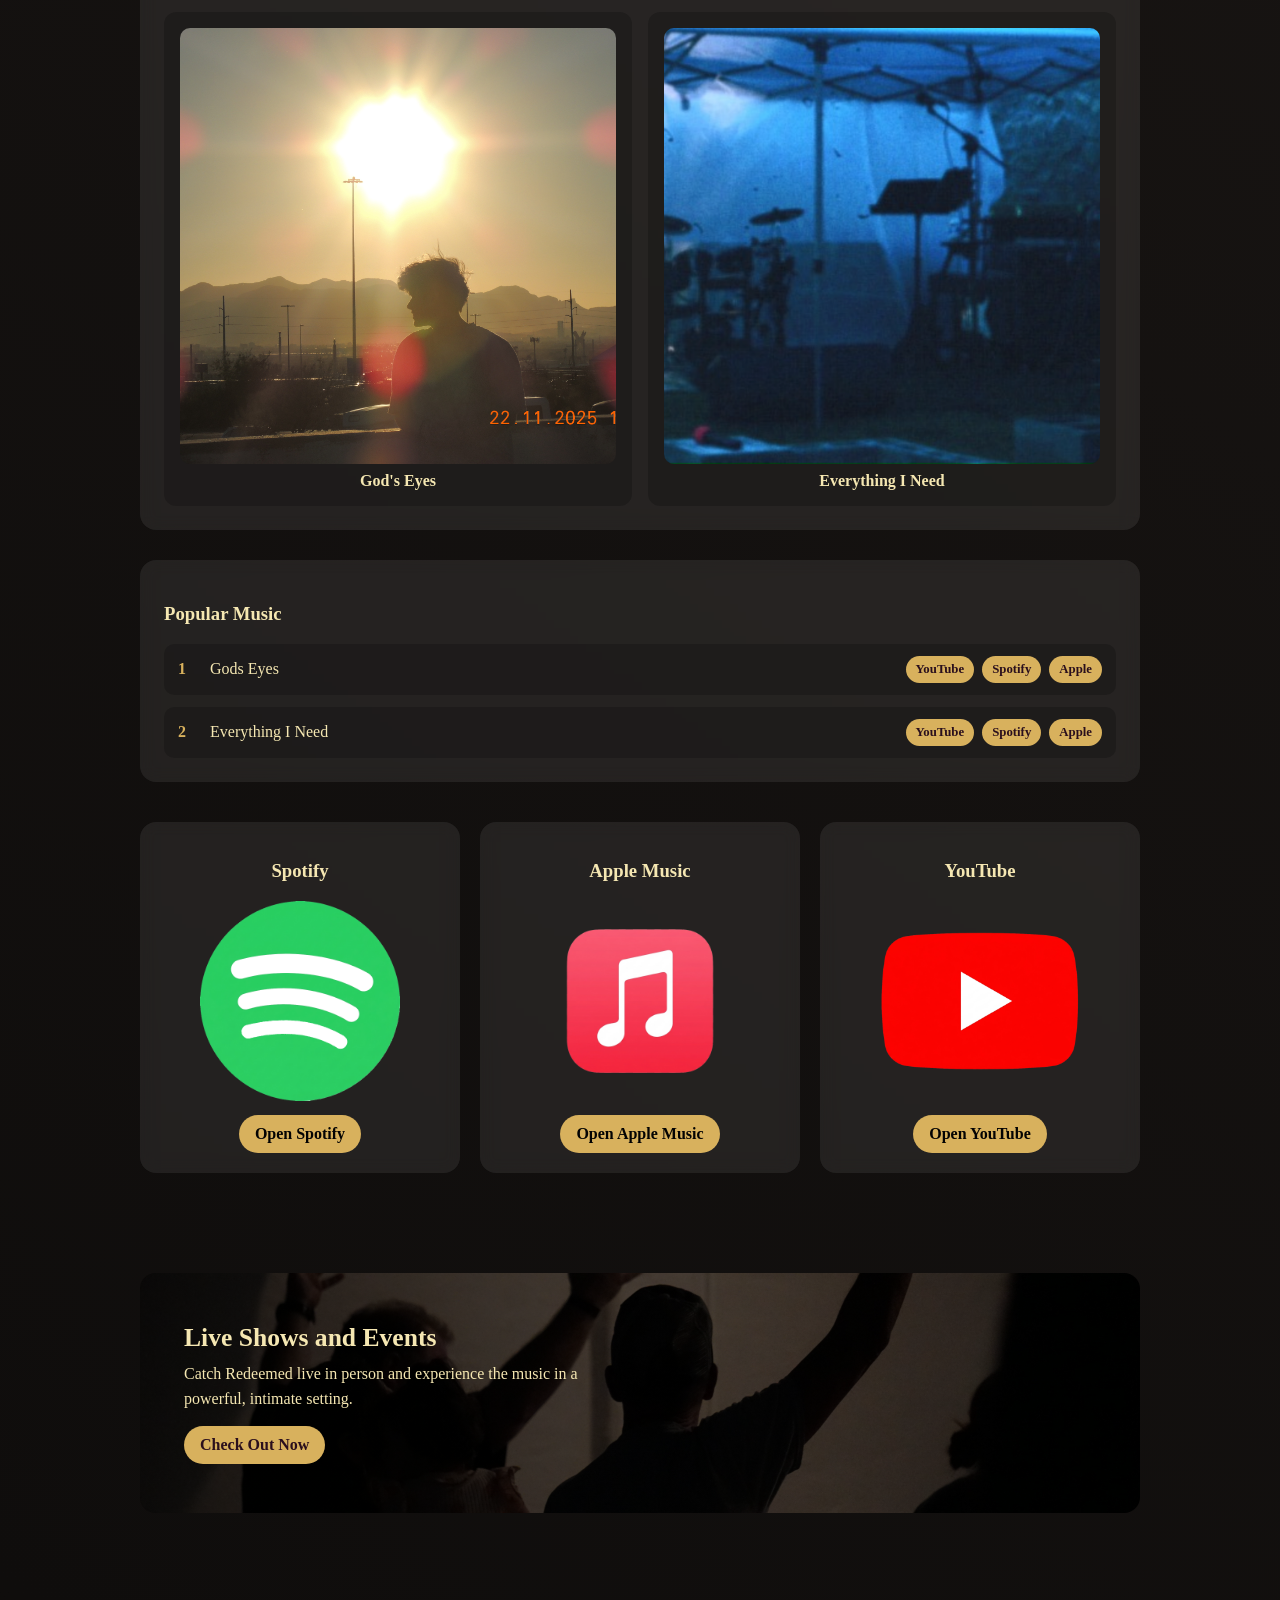
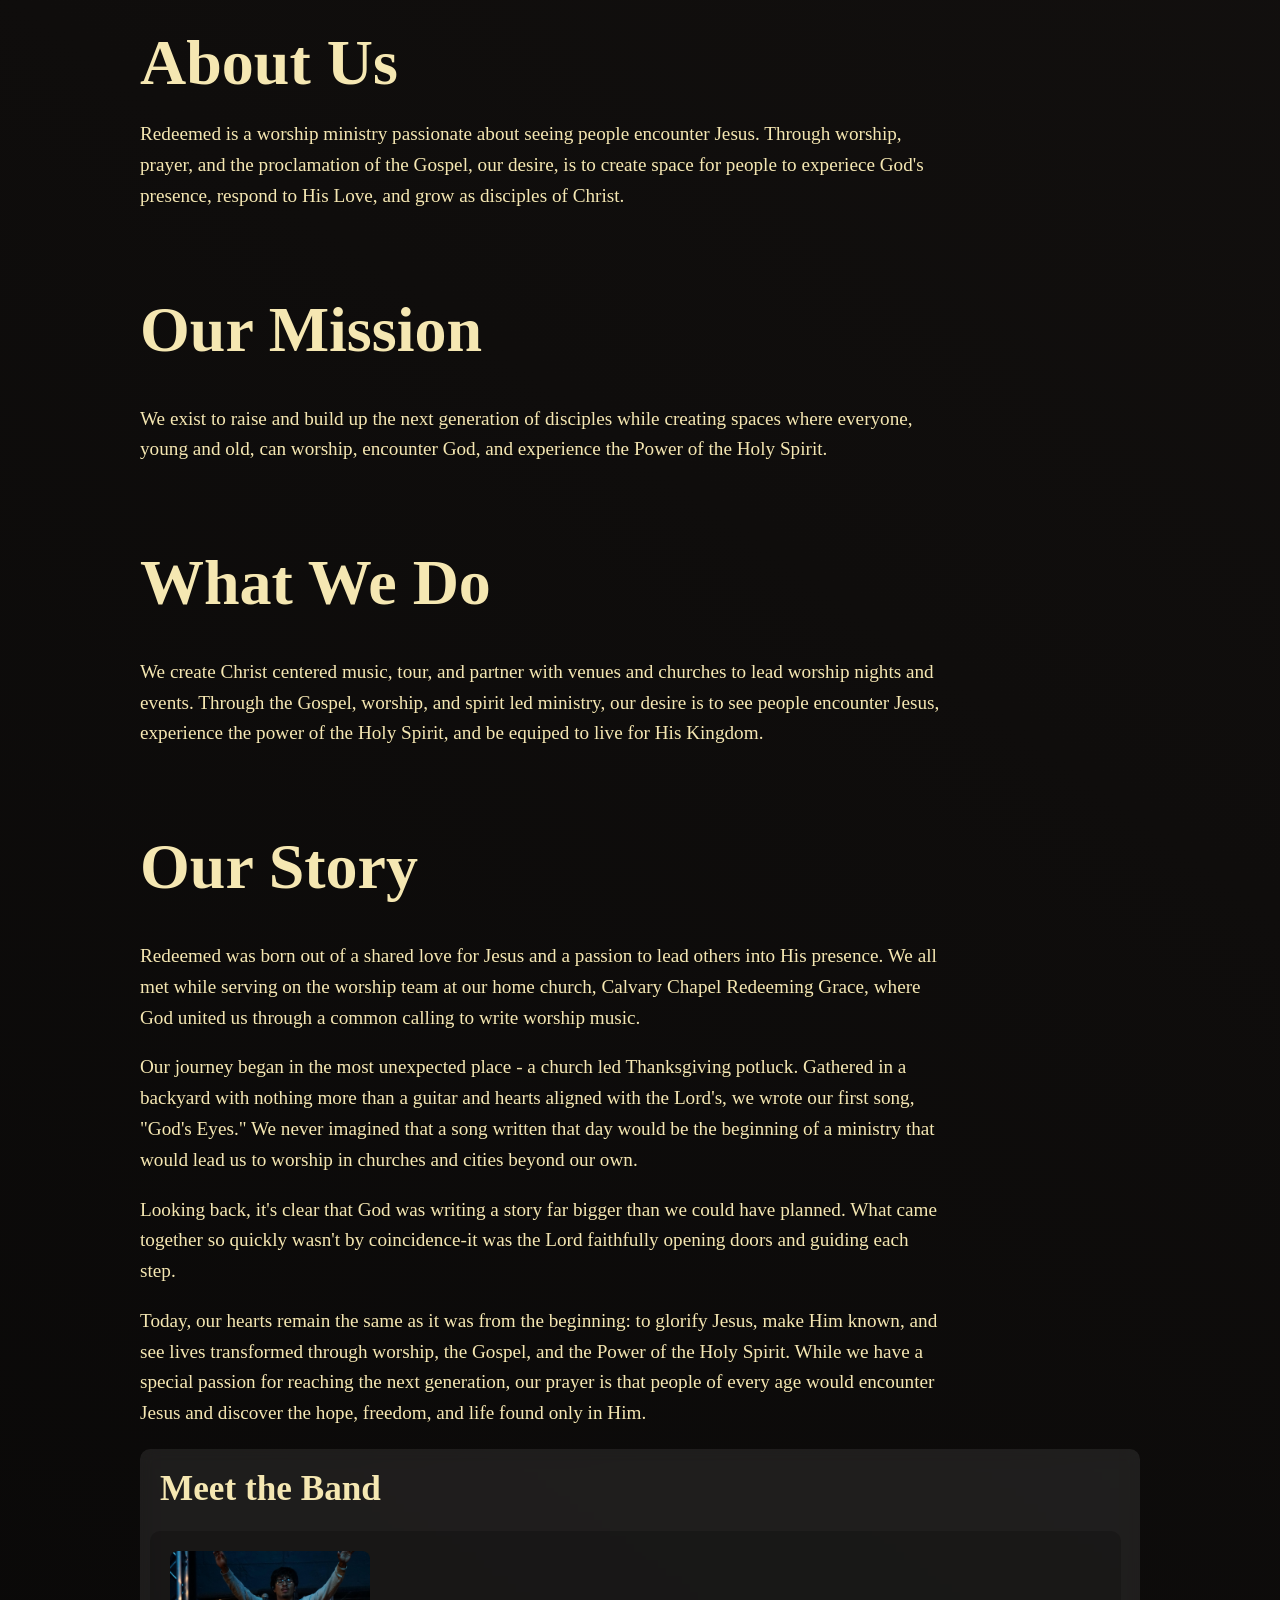
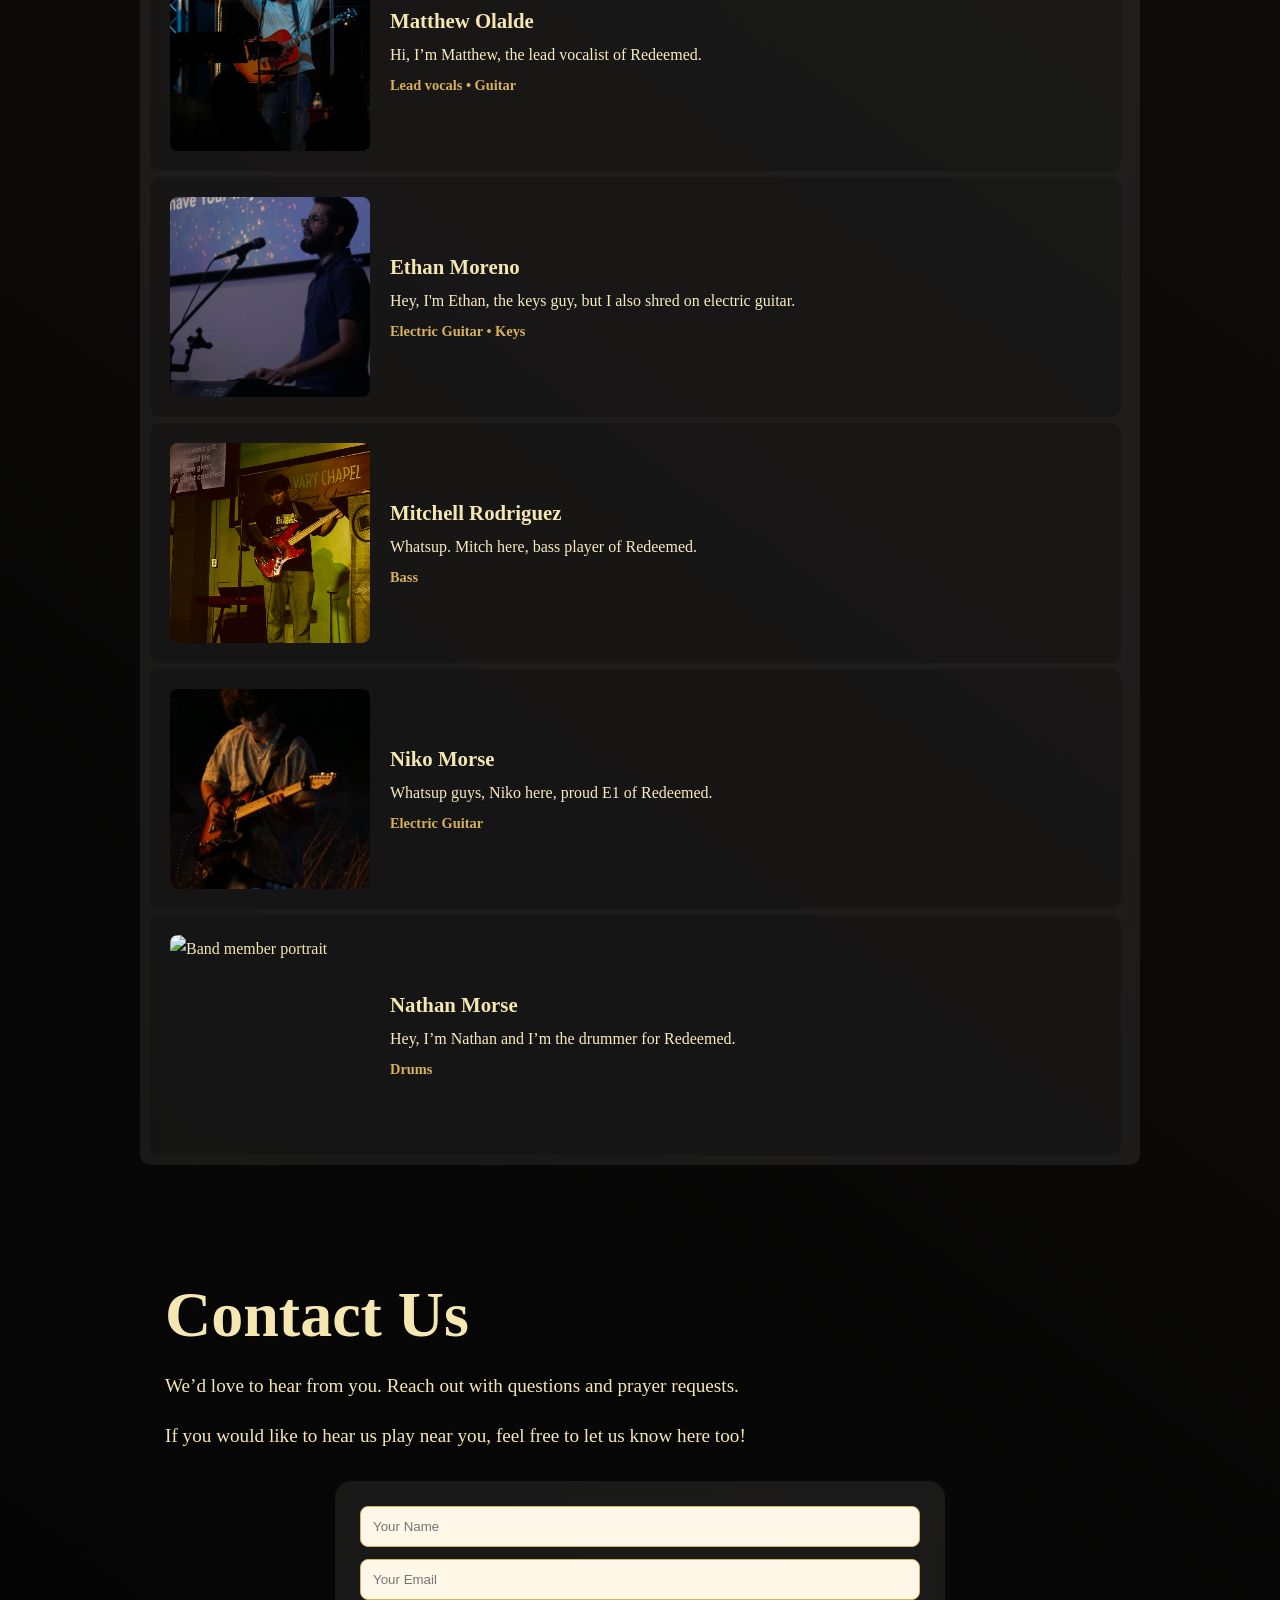
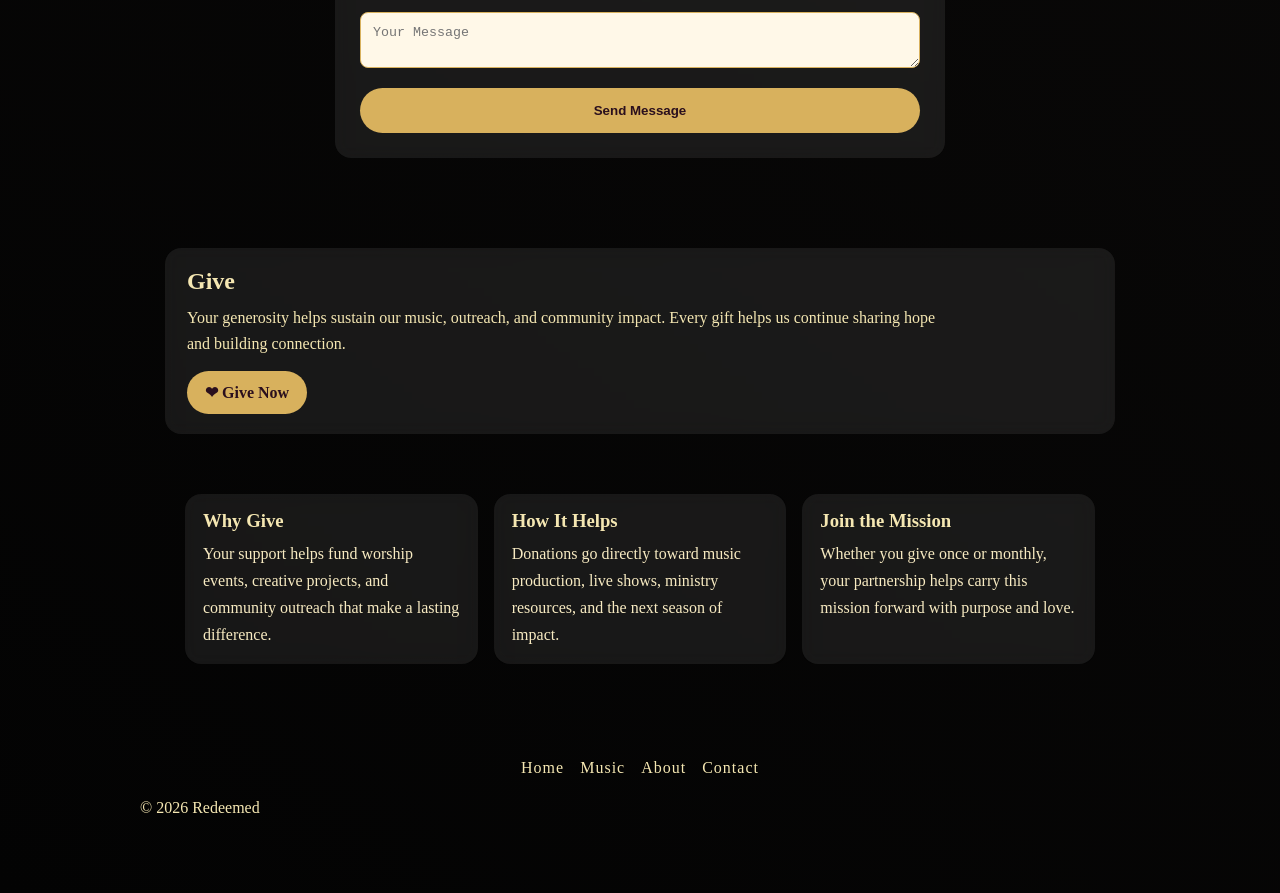
==== commit 59eb12f6: "Update print statement from 'Hello' to 'Goodbye'" ====
--- a/index.html
+++ b/index.html
@@ -217,7 +217,7 @@
             <h2>About Us</h2>
             <p>
                 Redeemed is a worship ministry passionate about seeing people encounter Jesus. Through worship, prayer, and the proclamation of
-                the Gospel, our desire, is to create space for people to experiece God's precense, respond to His Love, and grow as deciples of Christ.
+                the Gospel, our desire, is to create space for people to experiece God's presence, respond to His Love, and grow as disciples of Christ.
             </p>
         </section>
 
@@ -250,7 +250,7 @@
             <p>    
                 Our journey began in the most unexpected place - a church led Thanksgiving potluck. Gathered in a backyard with nothing more than a guitar
                 and hearts aligned with the Lord's, we wrote our first song, "God's Eyes." We never imagined that a song written that day would
-                be the beginning of a ministry that would lead us to worship in churches and cities beyong our own.
+                be the beginning of a ministry that would lead us to worship in churches and cities beyond our own.
             </p>
 
             <p>    
@@ -383,7 +383,7 @@
         <section class="contact-hero">
             <h2>Contact Us</h2>
             <p>We’d love to hear from you. Reach out with questions and prayer requests.</p>
-            <p>If you would like to hear us play near you, feel free to let us know here to!</p>
+            <p>If you would like to hear us play near you, feel free to let us know here too!</p>
             
         </section>
 
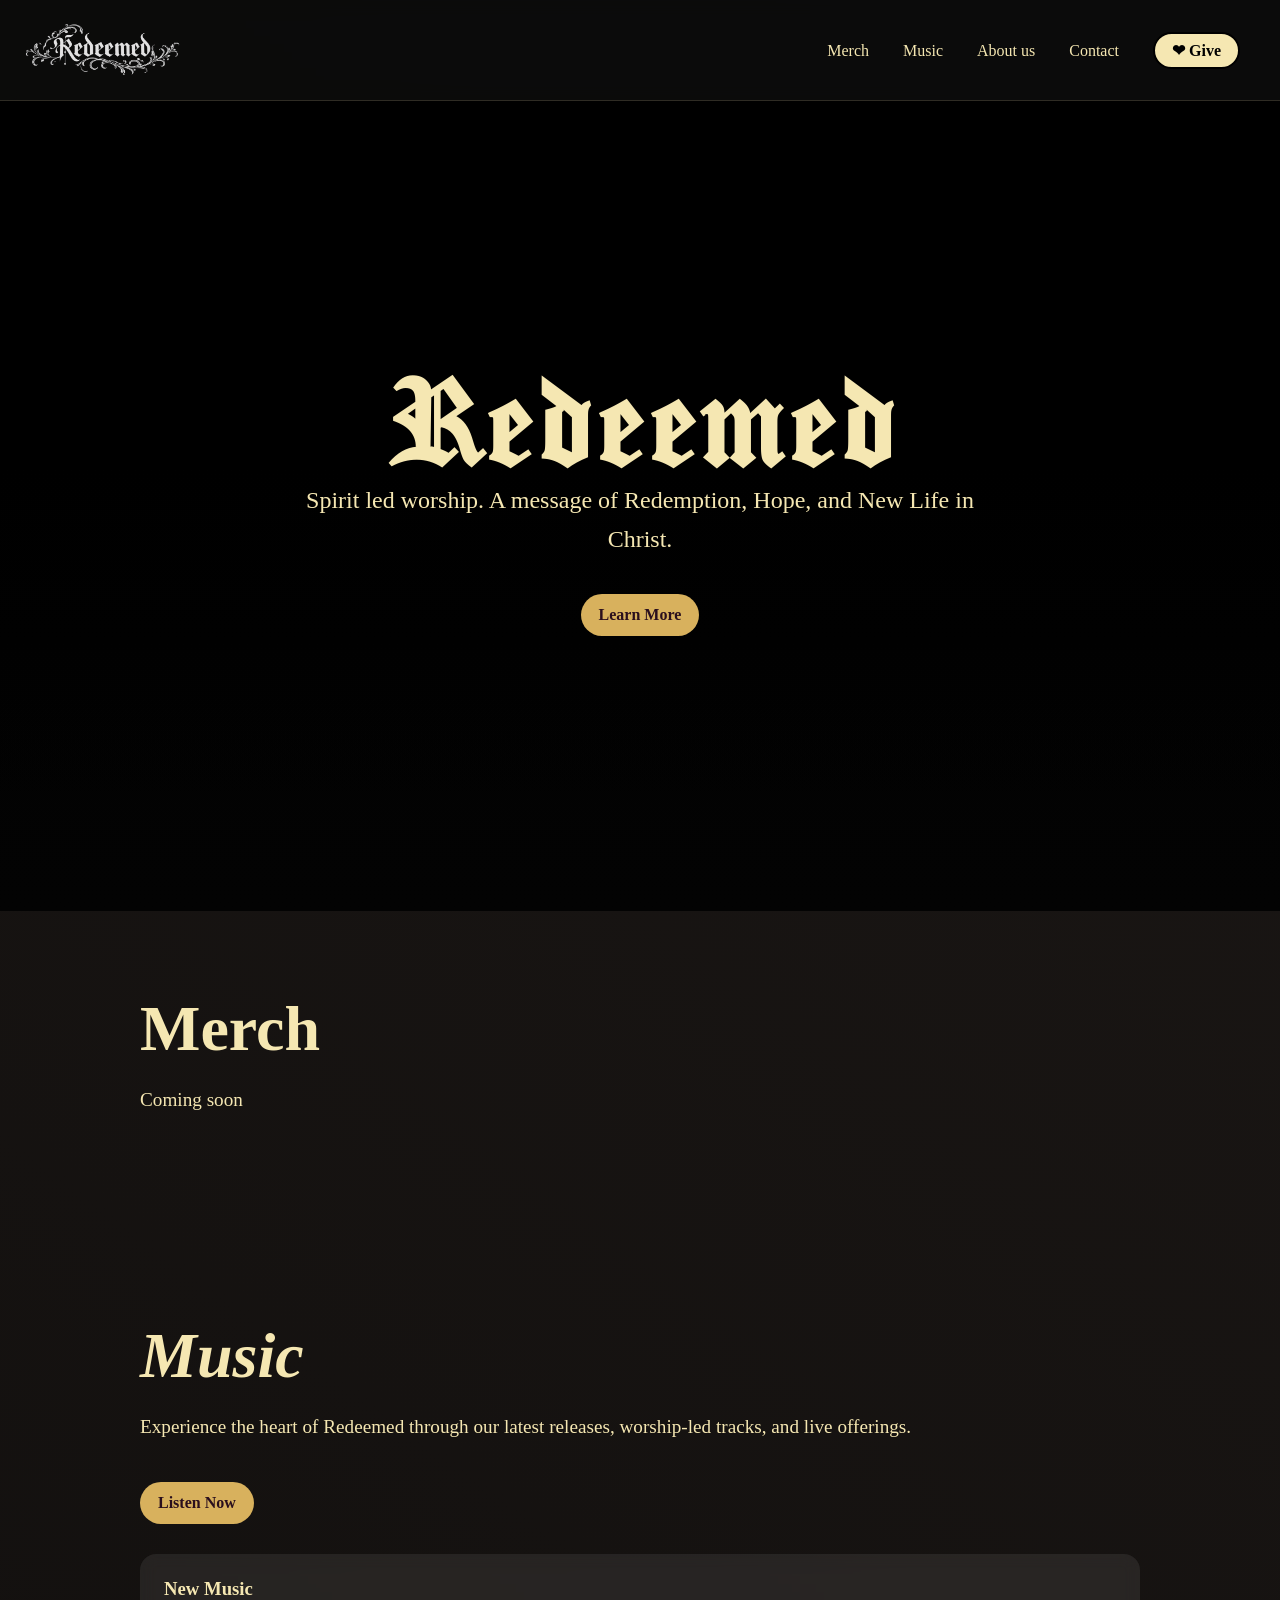
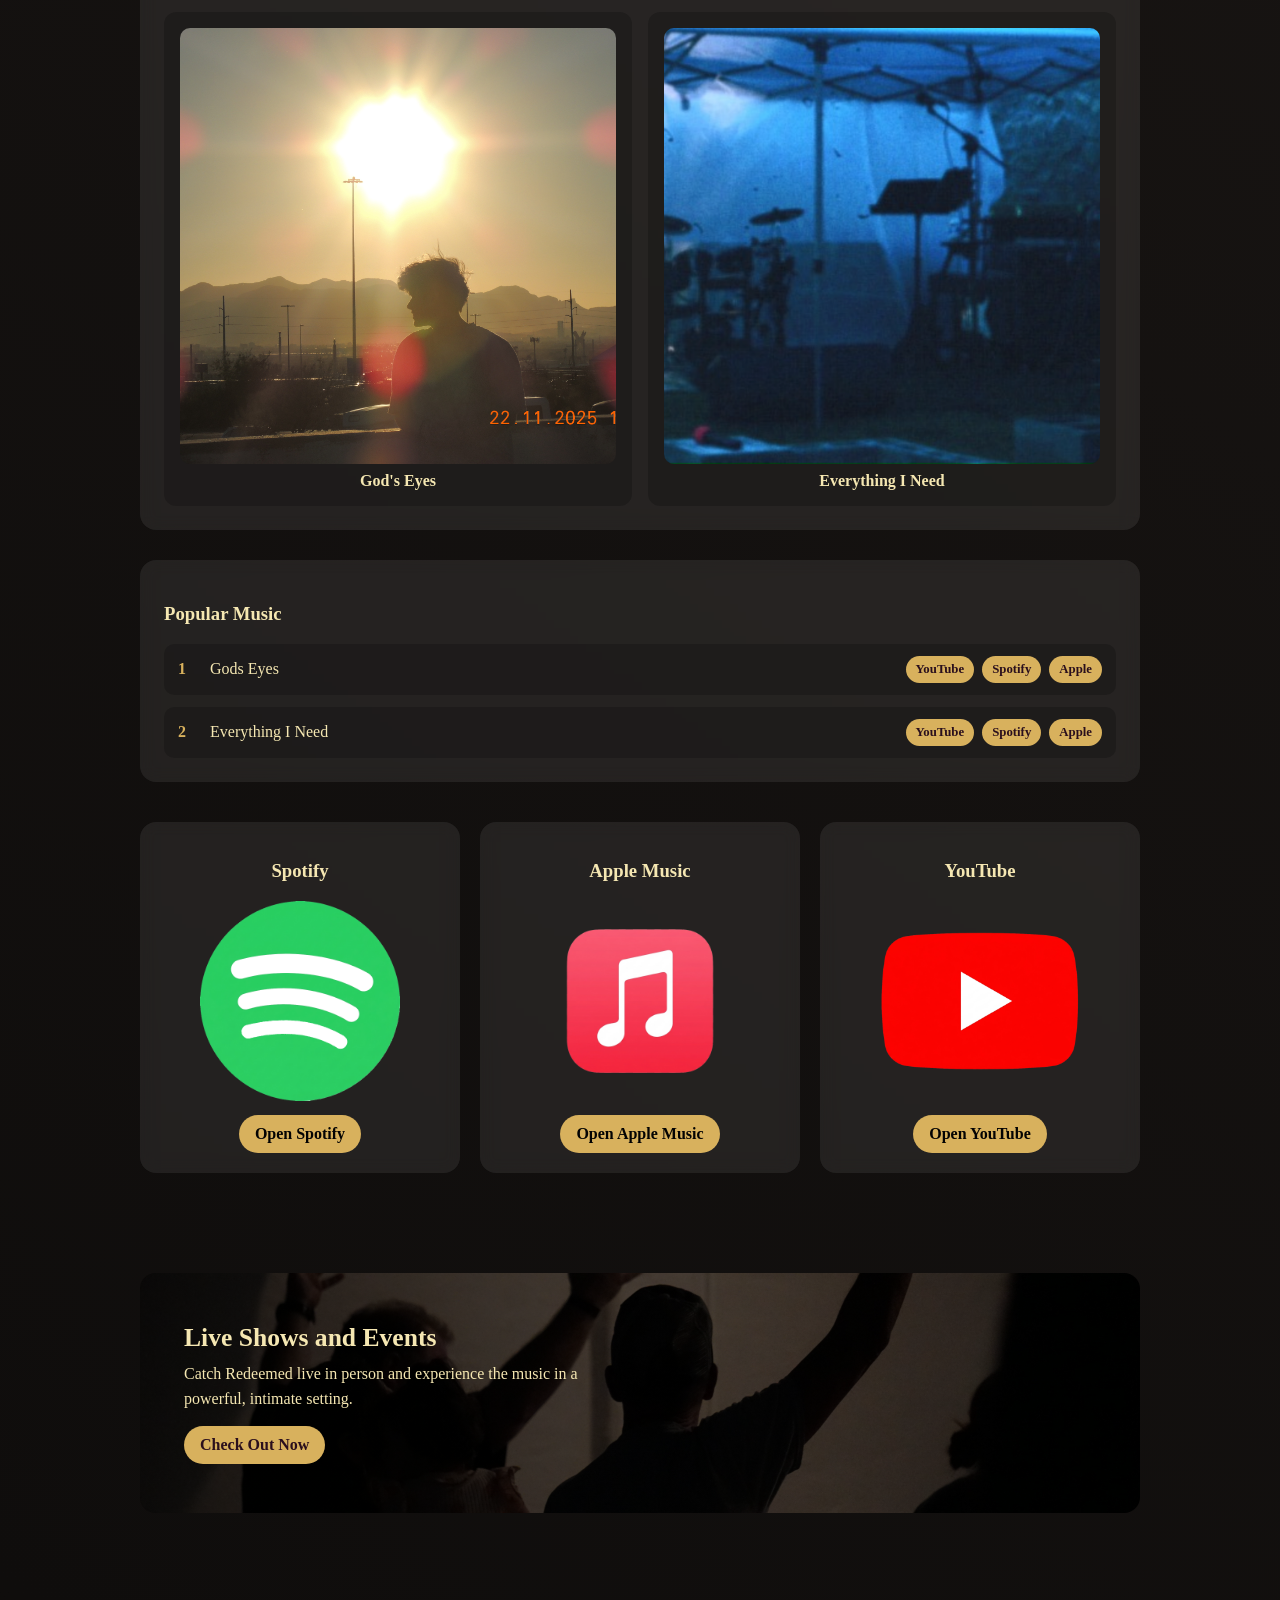
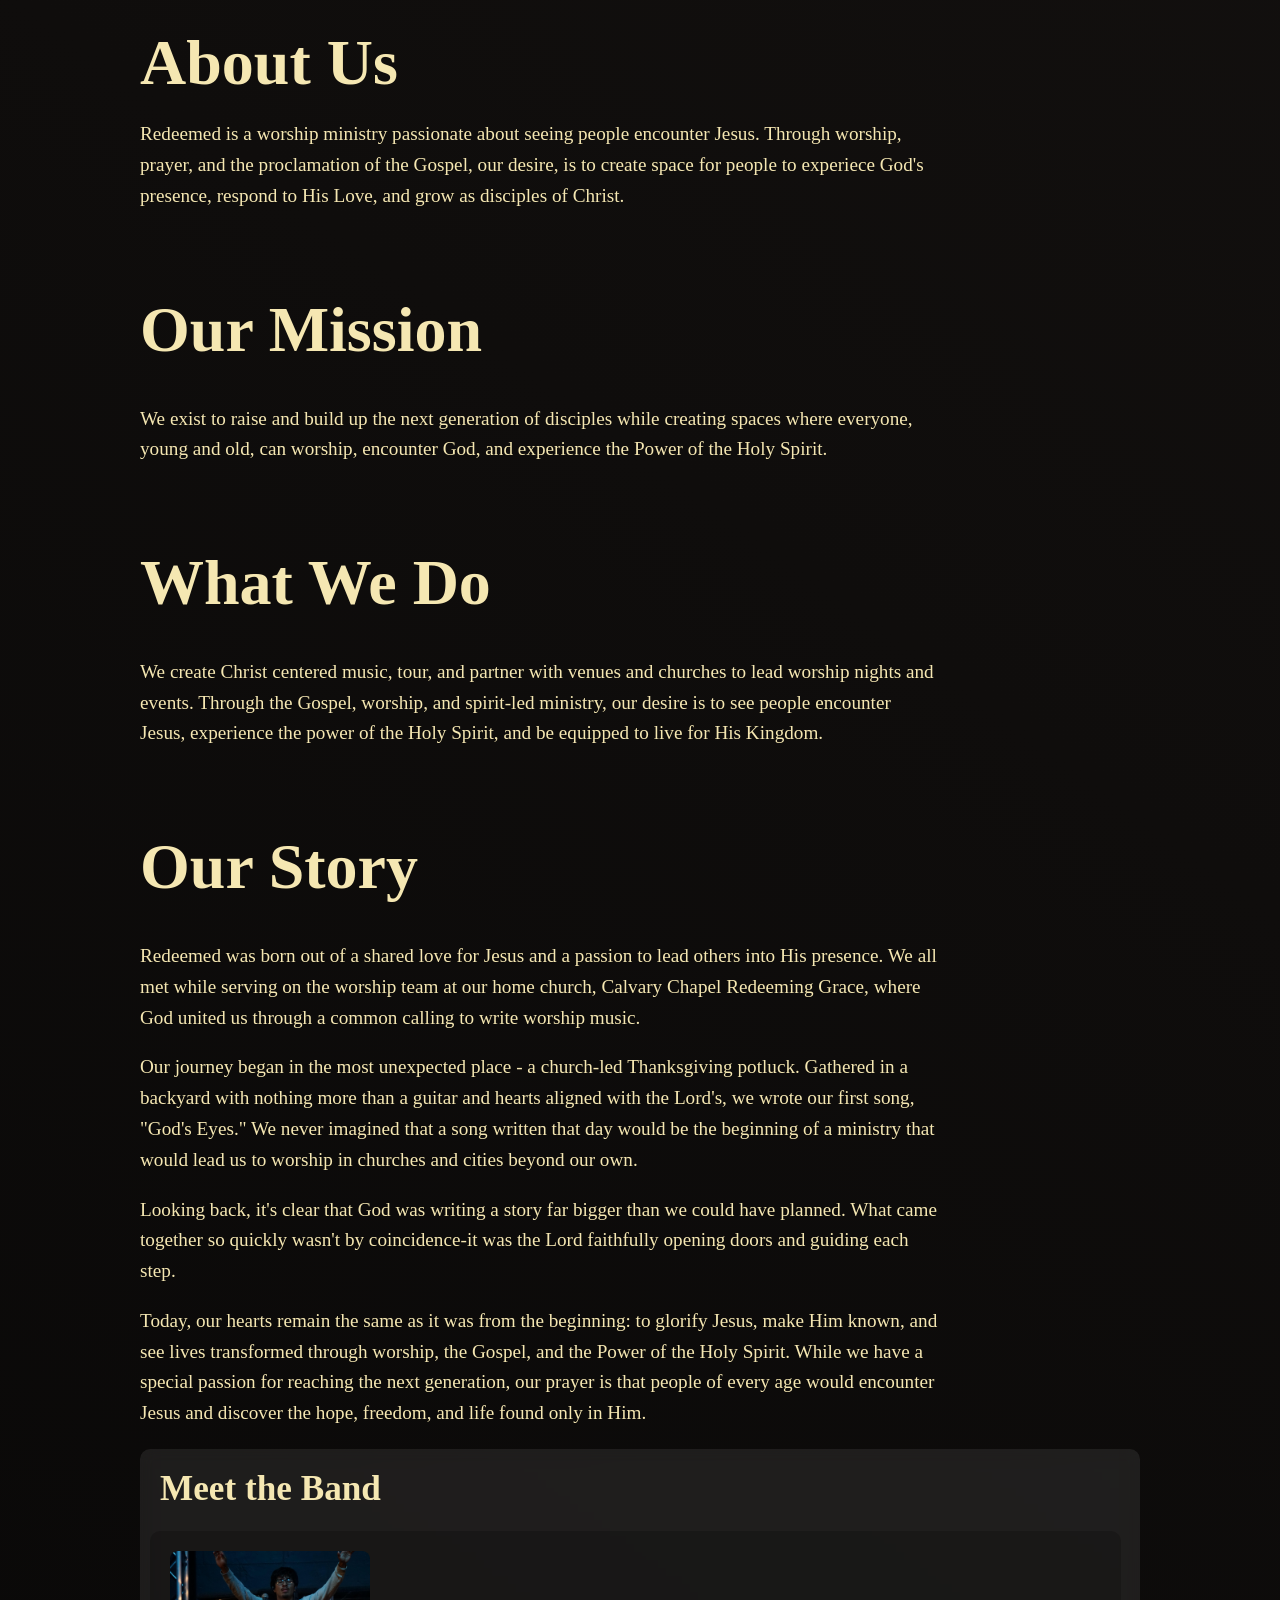
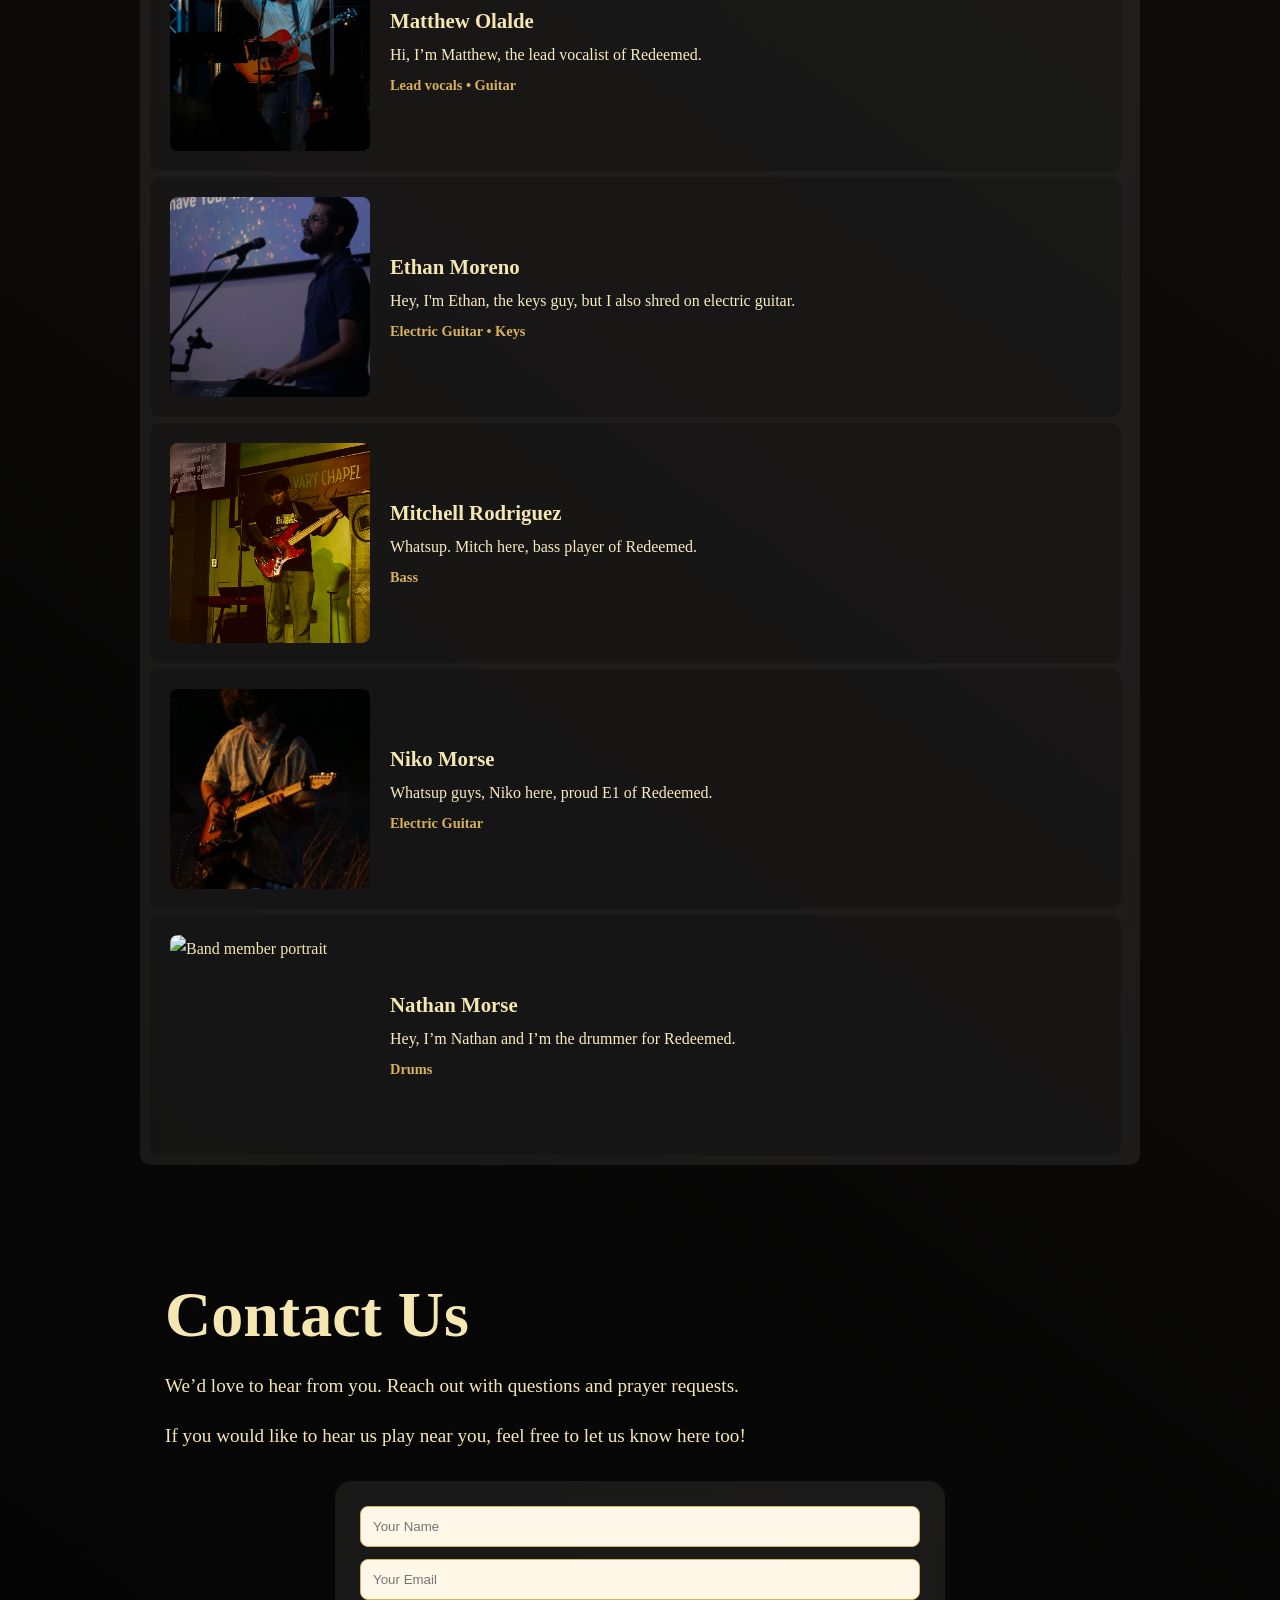
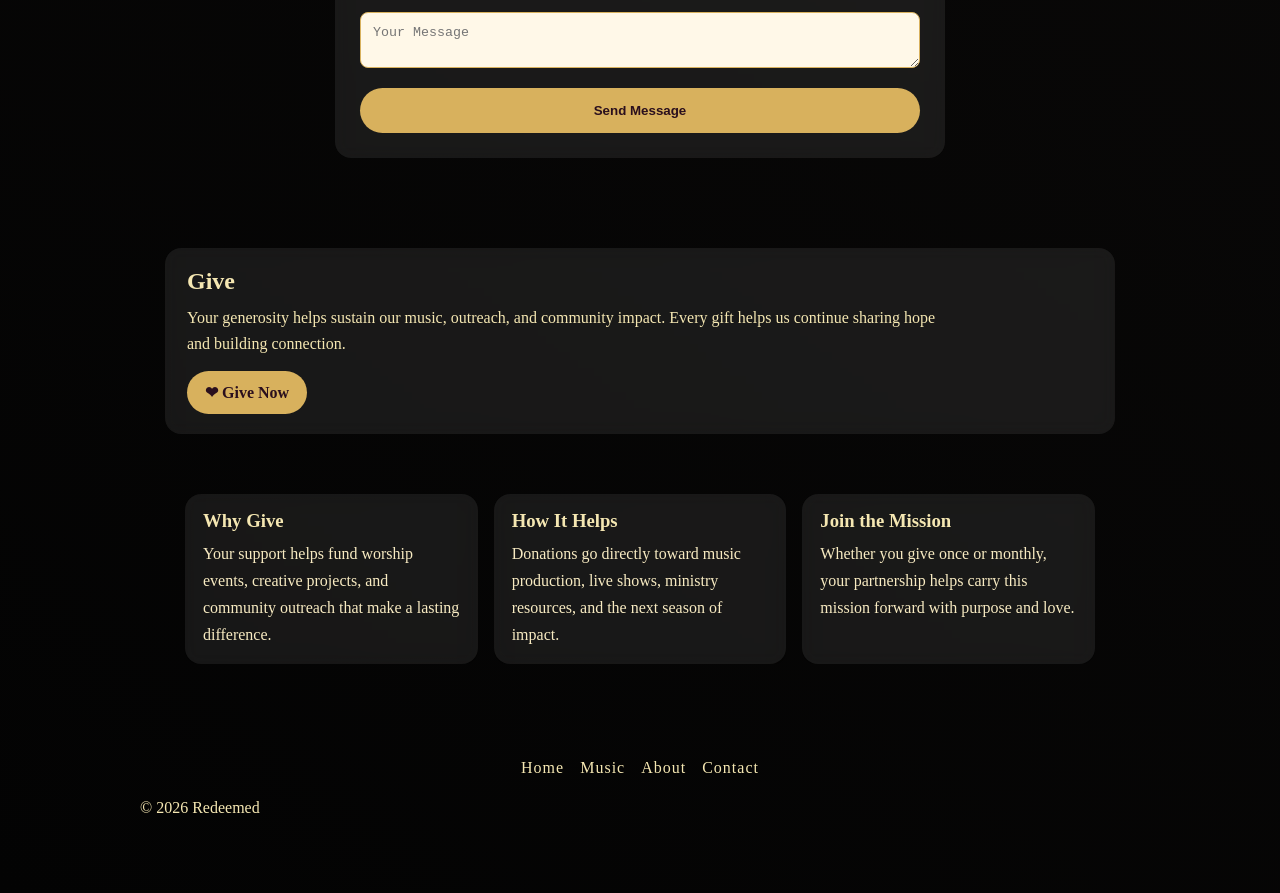
==== commit 09f4d850: "Change greeting from 'Hello' to 'Goodbye'" ====
--- a/index.html
+++ b/index.html
@@ -234,7 +234,7 @@
 
             <p>
                 We create Christ centered music, tour, and partner with venues and churches to lead worship nights and events. Through the Gospel, worship, and
-                spirit led ministry, our desire is to see people encounter Jesus, experience the power of the Holy Spirit, and be equiped
+                spirit-led ministry, our desire is to see people encounter Jesus, experience the power of the Holy Spirit, and be equipped
                 to live for His Kingdom.
                 
             </p>
@@ -248,7 +248,7 @@
             </p>
 
             <p>    
-                Our journey began in the most unexpected place - a church led Thanksgiving potluck. Gathered in a backyard with nothing more than a guitar
+                Our journey began in the most unexpected place - a church-led Thanksgiving potluck. Gathered in a backyard with nothing more than a guitar
                 and hearts aligned with the Lord's, we wrote our first song, "God's Eyes." We never imagined that a song written that day would
                 be the beginning of a ministry that would lead us to worship in churches and cities beyond our own.
             </p>
--- a/style.css
+++ b/style.css
@@ -1265,7 +1265,7 @@
     }
 
     .about-hero p {
-        font-size: 15px;
+        font-size: 18px;
         line-height: 1.4;
     }
 
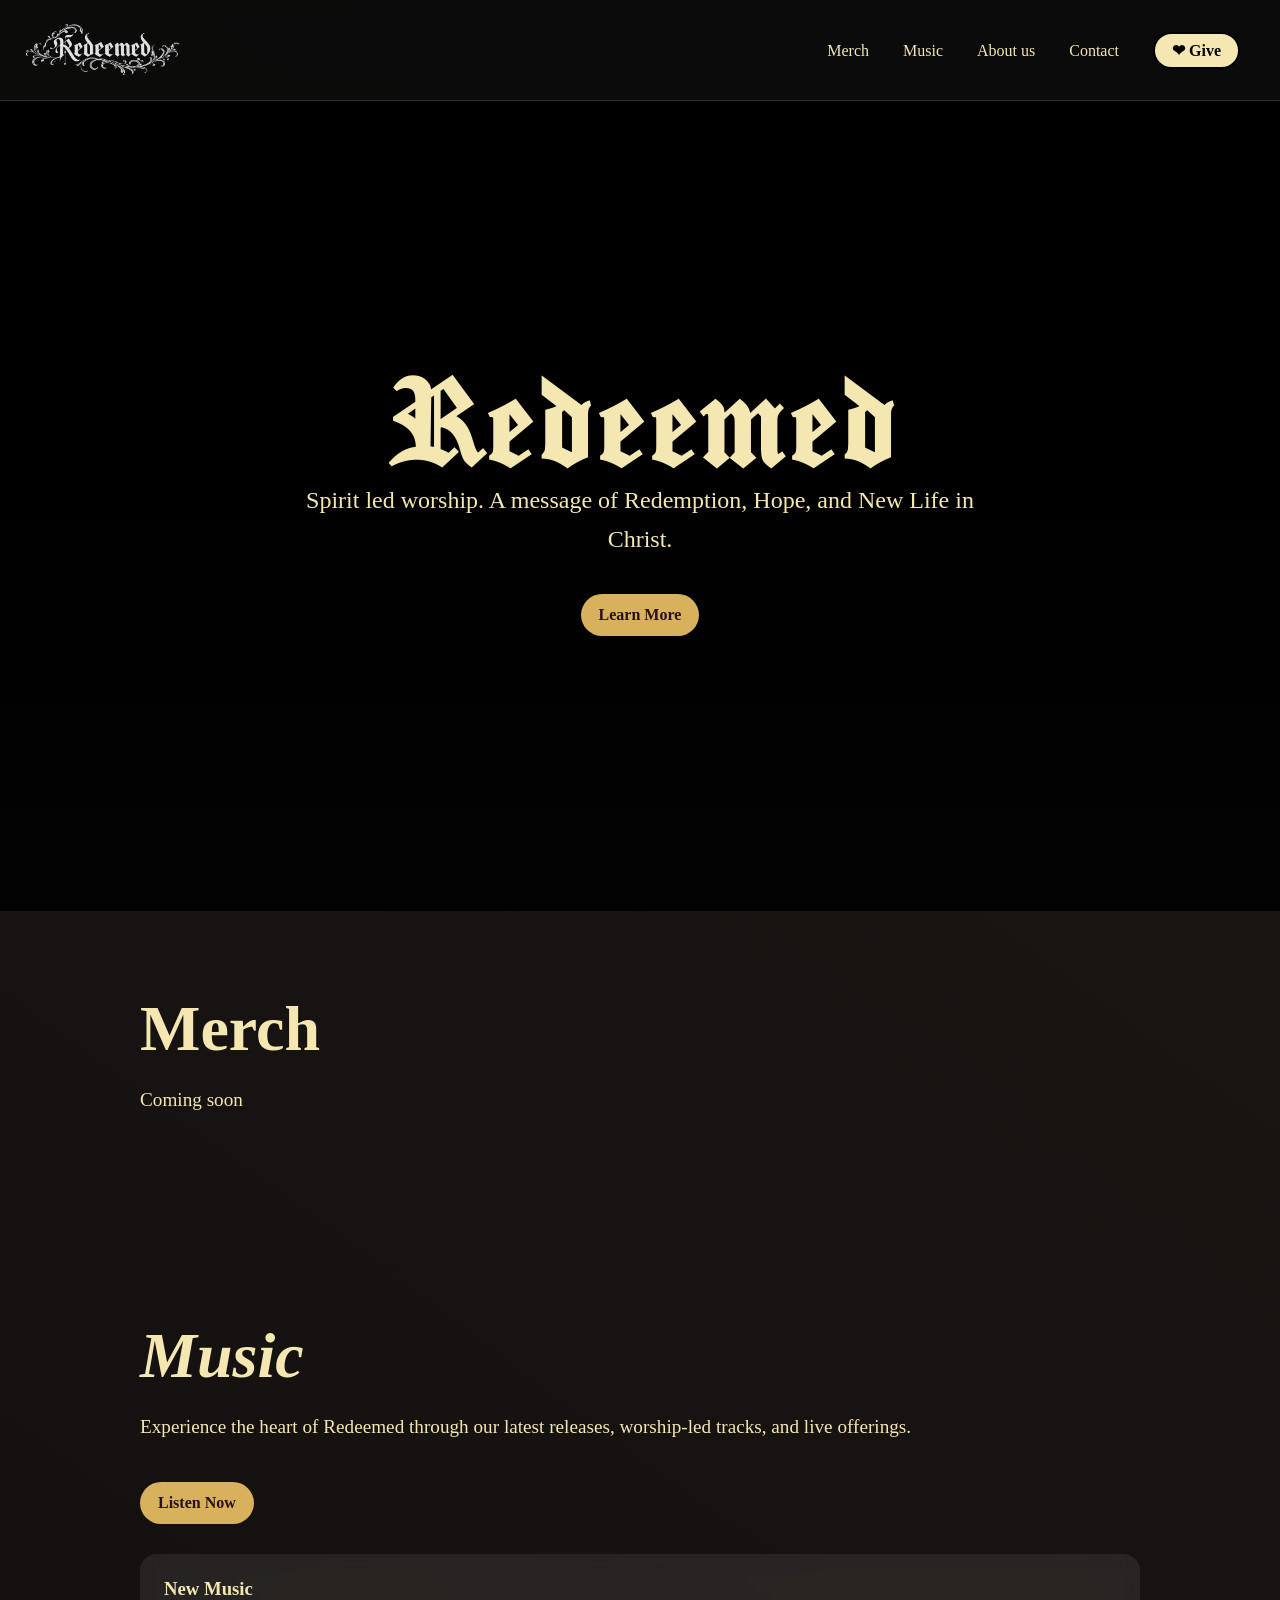
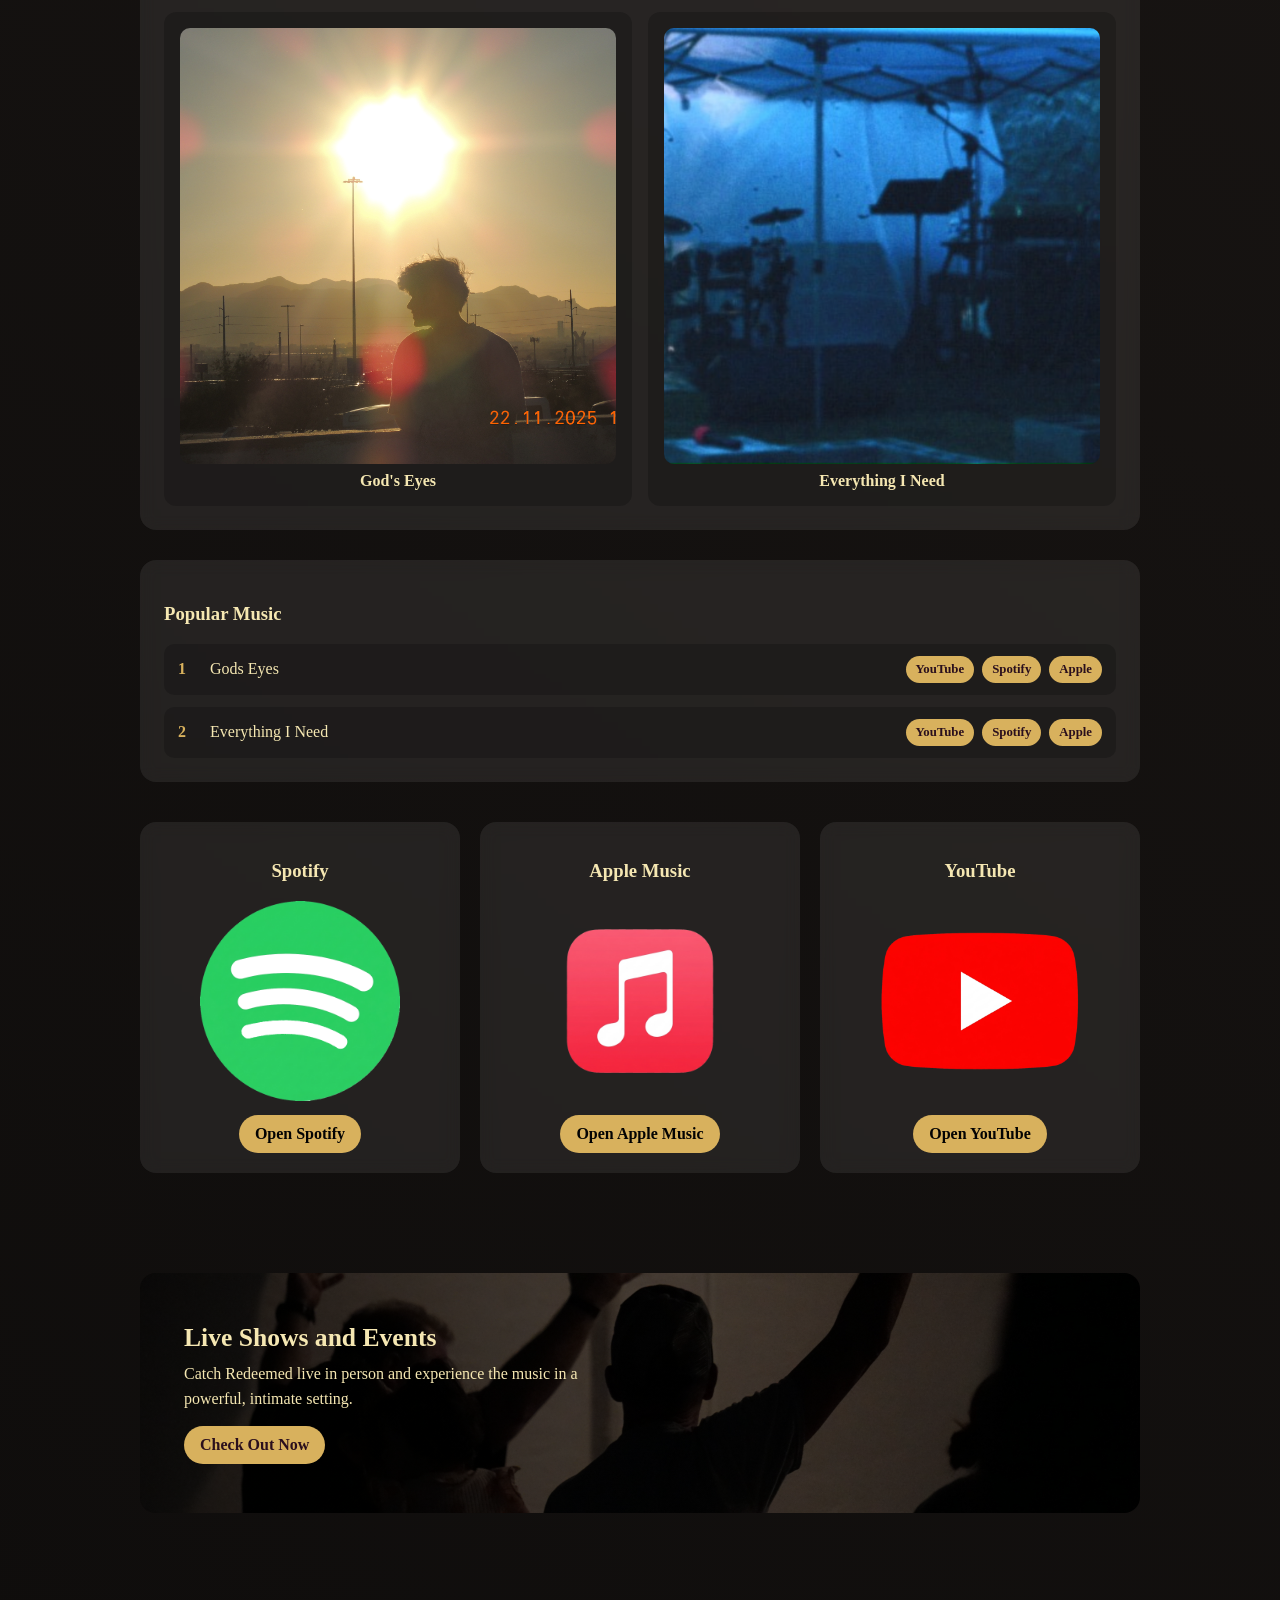
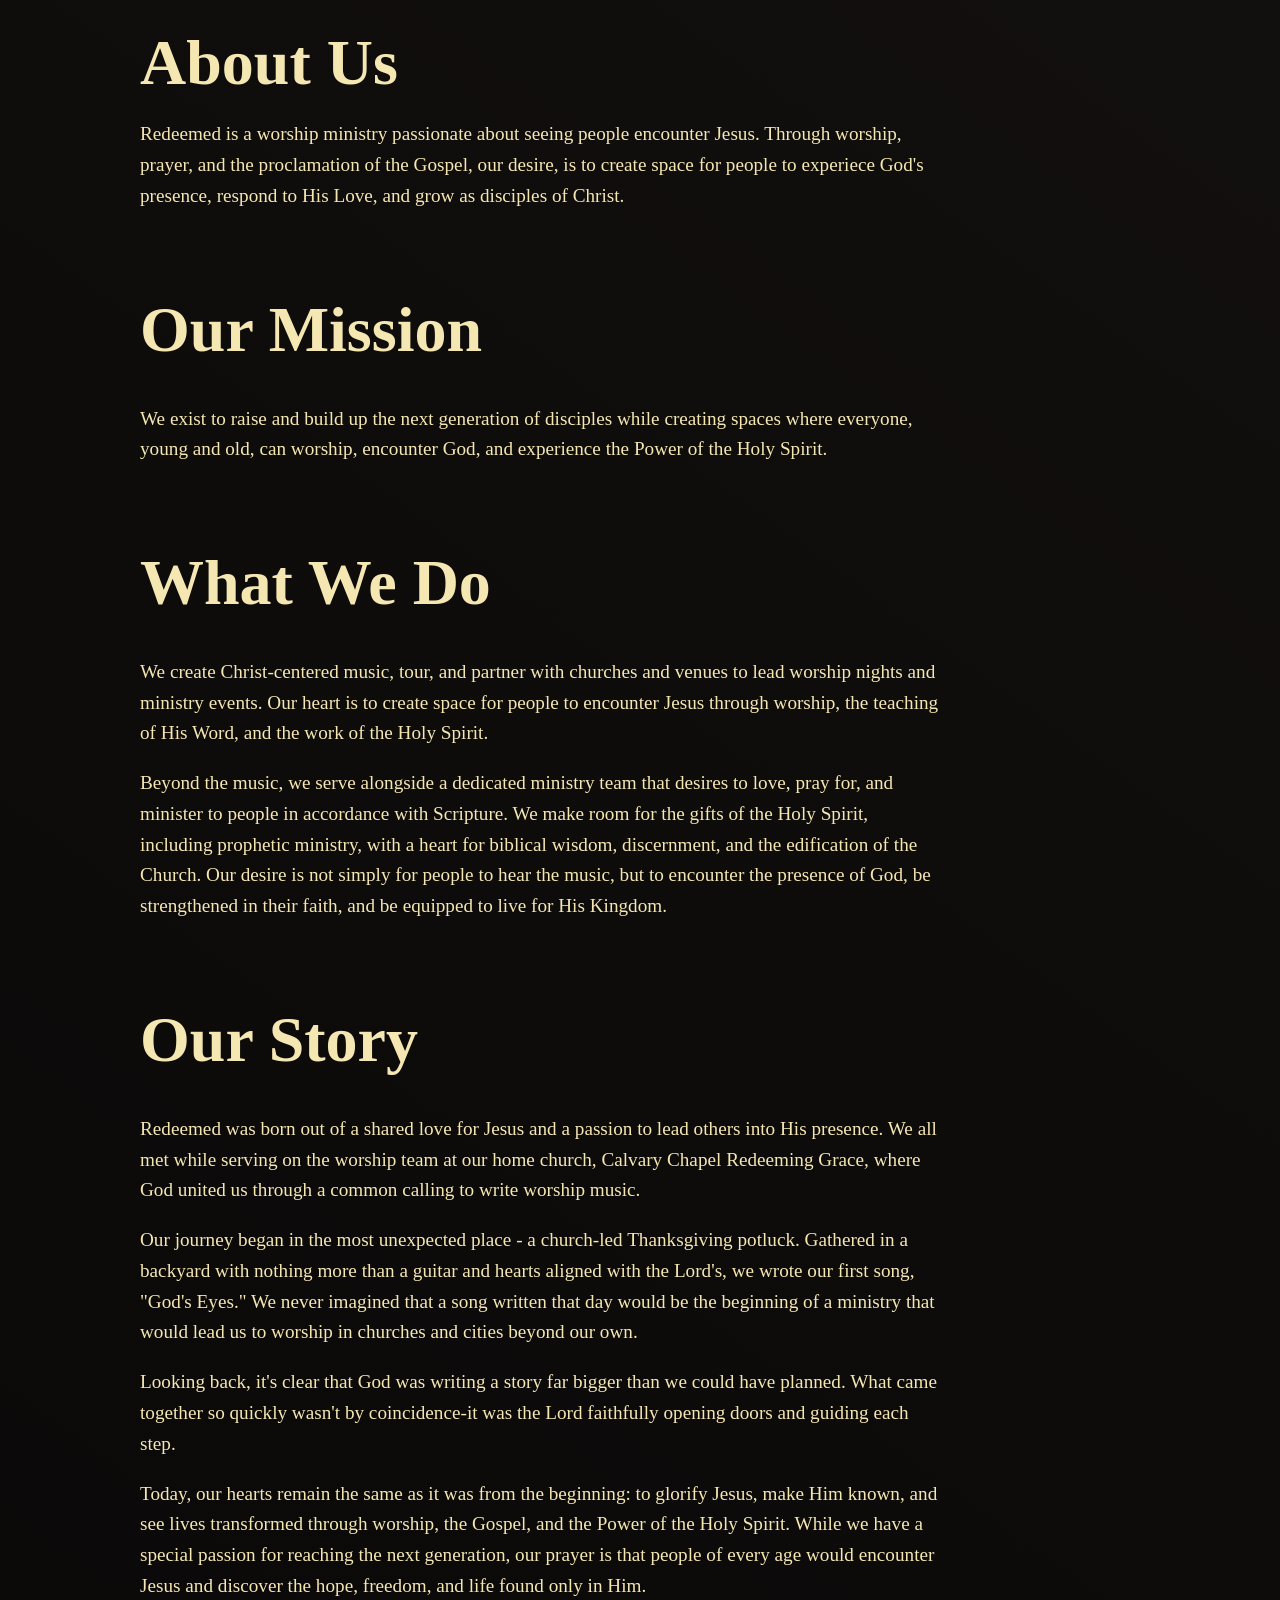
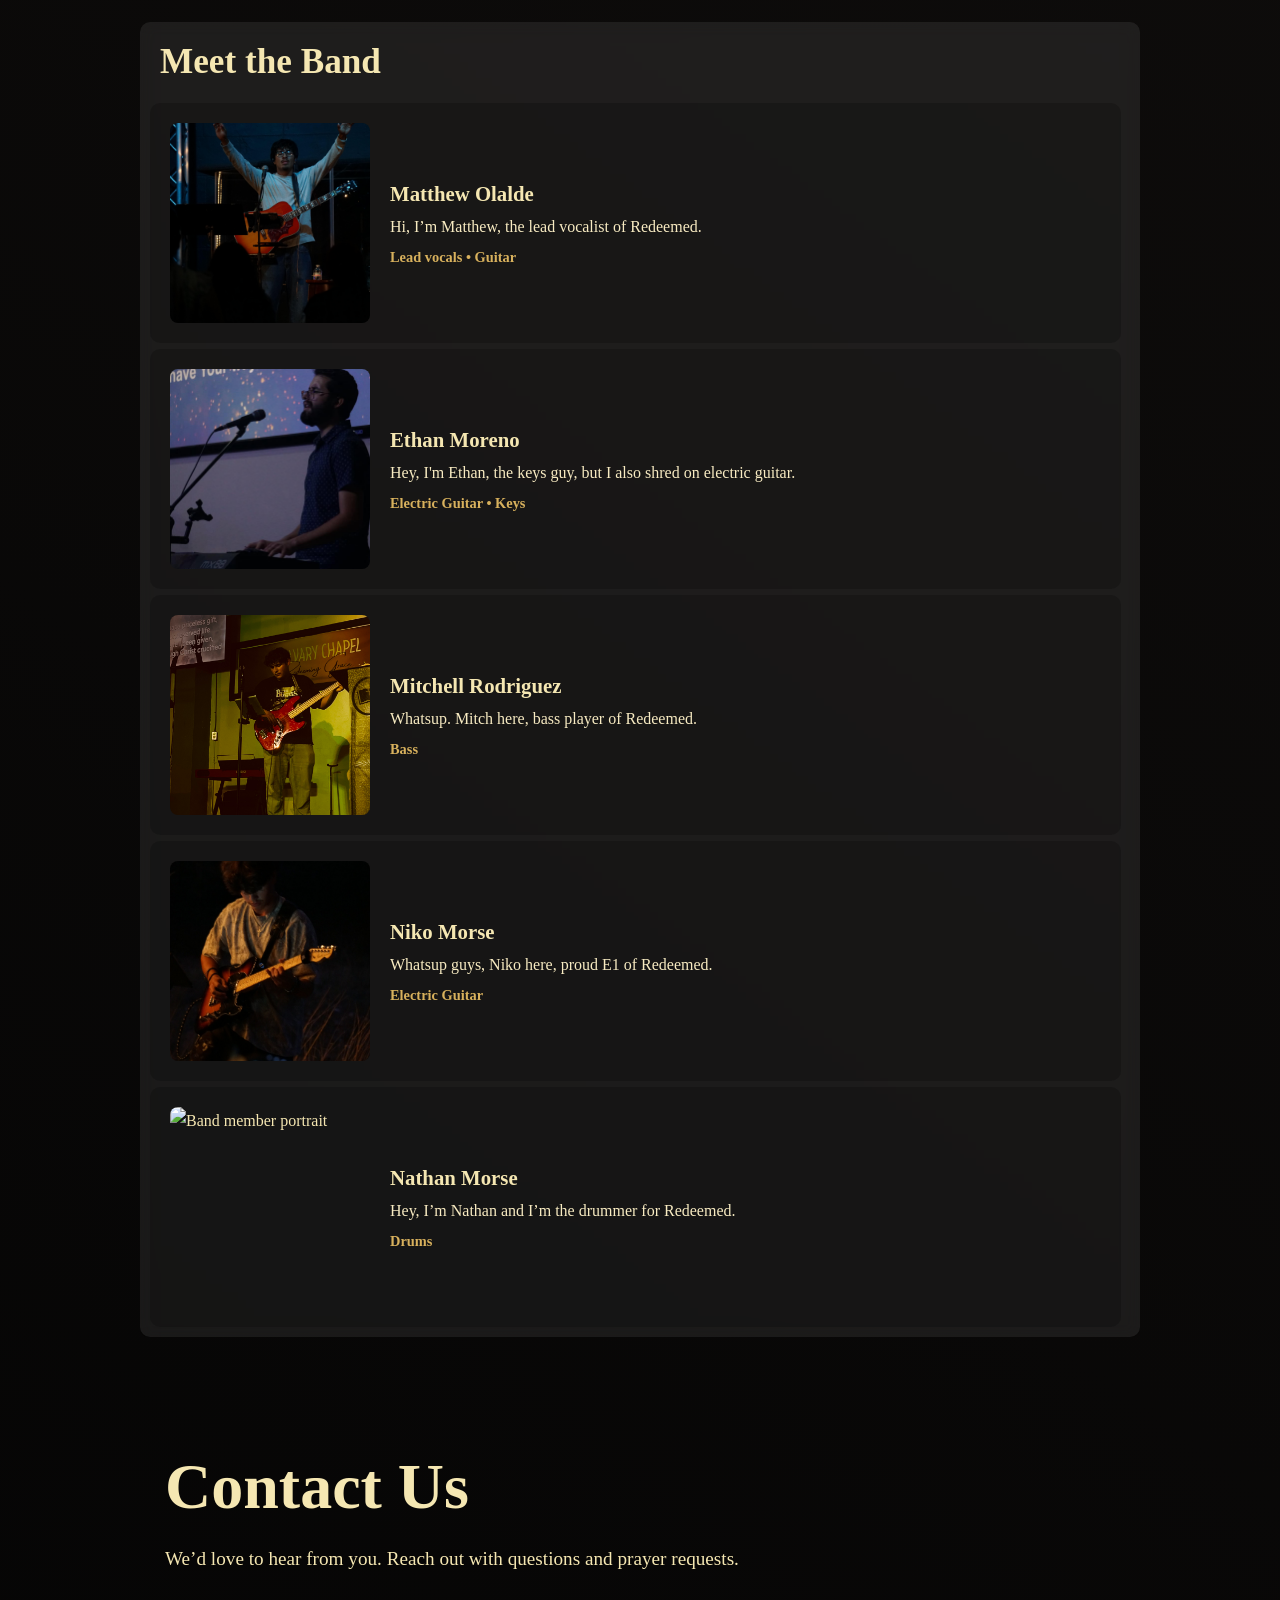
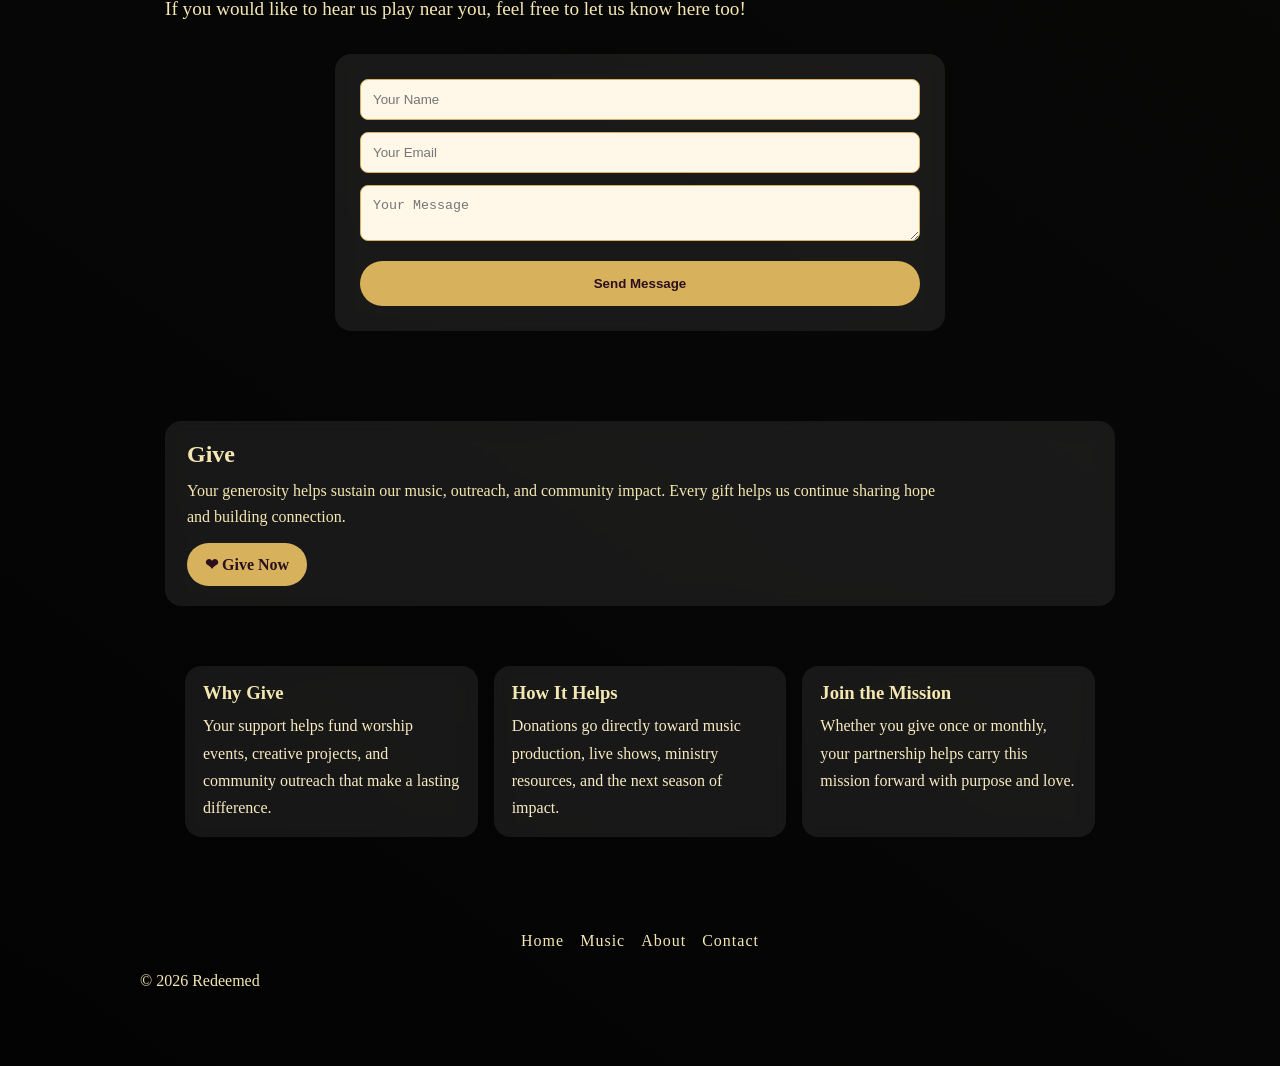
==== commit 98d6a621: "Update index.html" ====
--- a/index.html
+++ b/index.html
@@ -233,10 +233,15 @@
             <h3>What We Do</h3>
 
             <p>
-                We create Christ centered music, tour, and partner with venues and churches to lead worship nights and events. Through the Gospel, worship, and
-                spirit-led ministry, our desire is to see people encounter Jesus, experience the power of the Holy Spirit, and be equipped
-                to live for His Kingdom.
+               We create Christ-centered music, tour, and partner with churches and venues to lead worship nights and ministry events. Our heart is to
+                create space for people to encounter Jesus through worship, the teaching of His Word, and the work of the Holy Spirit.
                 
+            </p>
+
+            <p>
+                Beyond the music, we serve alongside a dedicated ministry team that desires to love, pray for, and minister to people in accordance with Scripture. 
+                We make room for the gifts of the Holy Spirit, including prophetic ministry, with a heart for biblical wisdom, discernment, and the edification of the Church. 
+                Our desire is not simply for people to hear the music, but to encounter the presence of God, be strengthened in their faith, and be equipped to live for His Kingdom.
             </p>
 
 
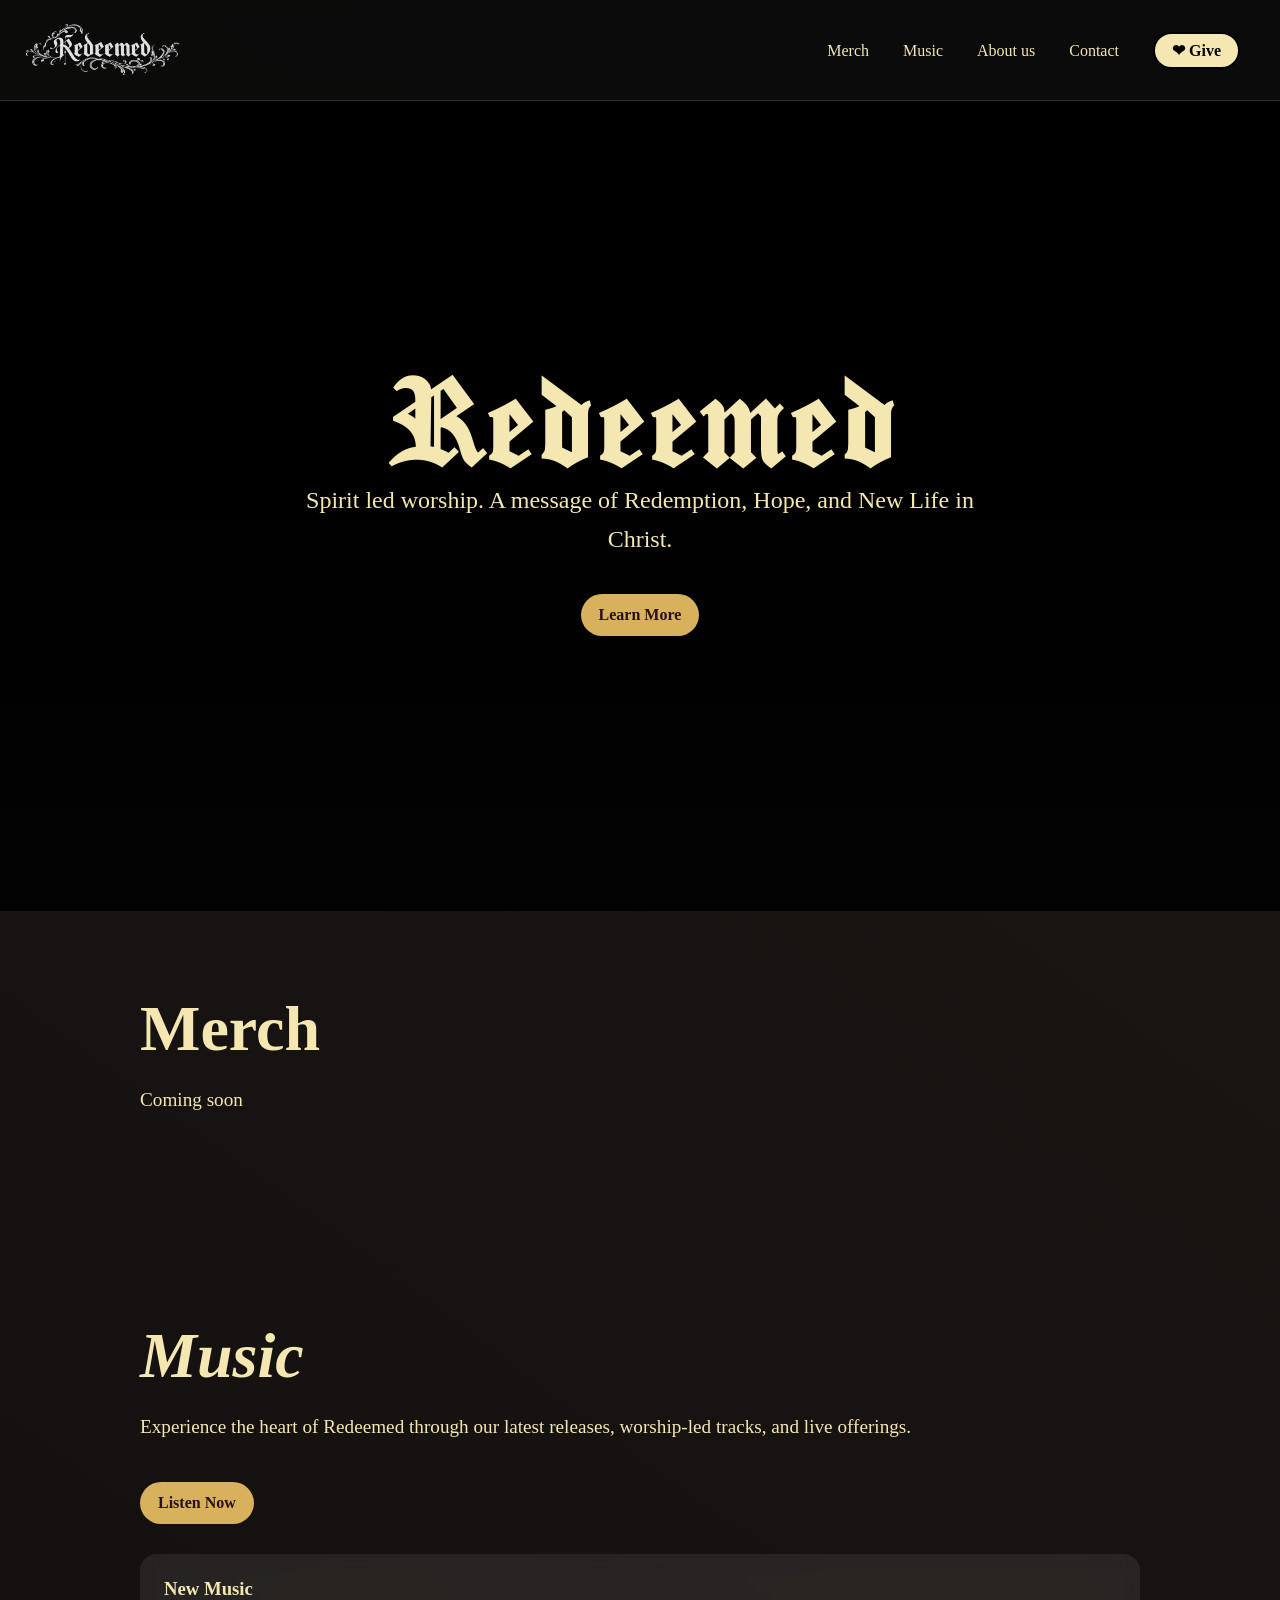
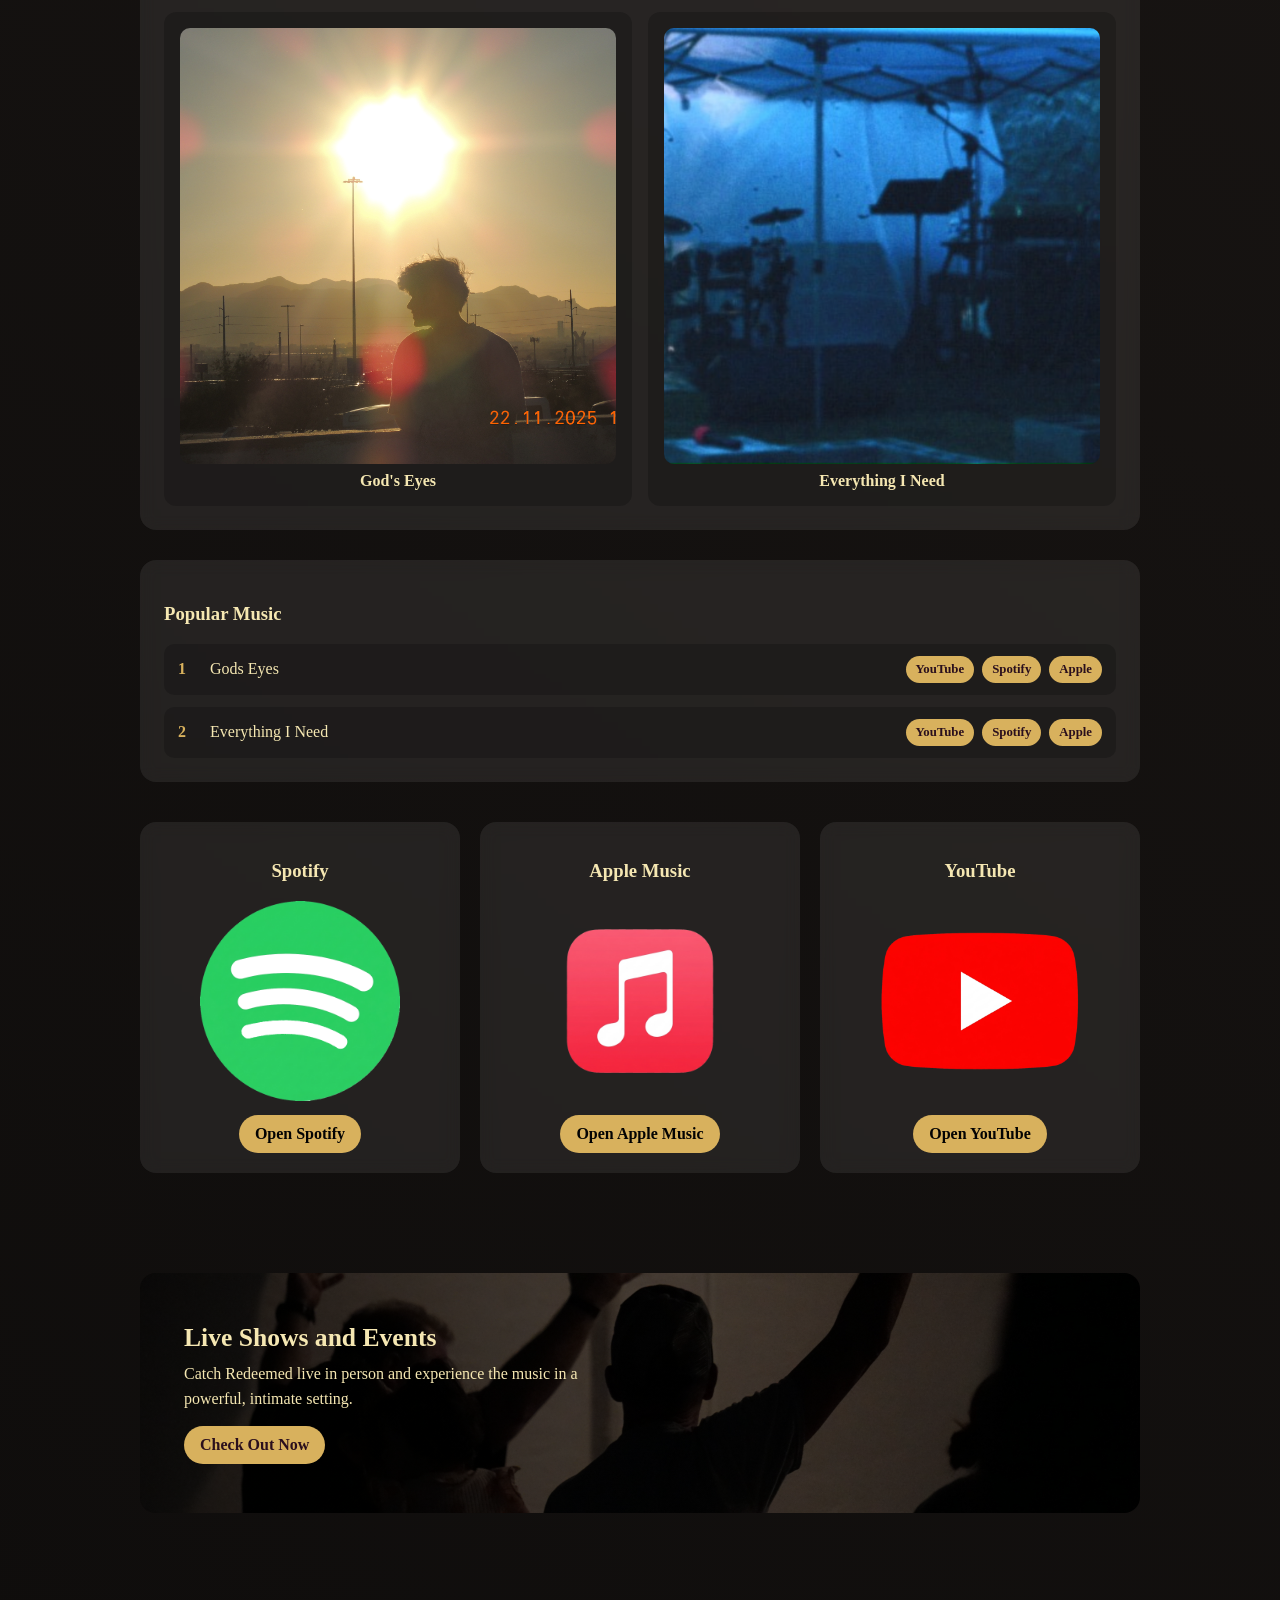
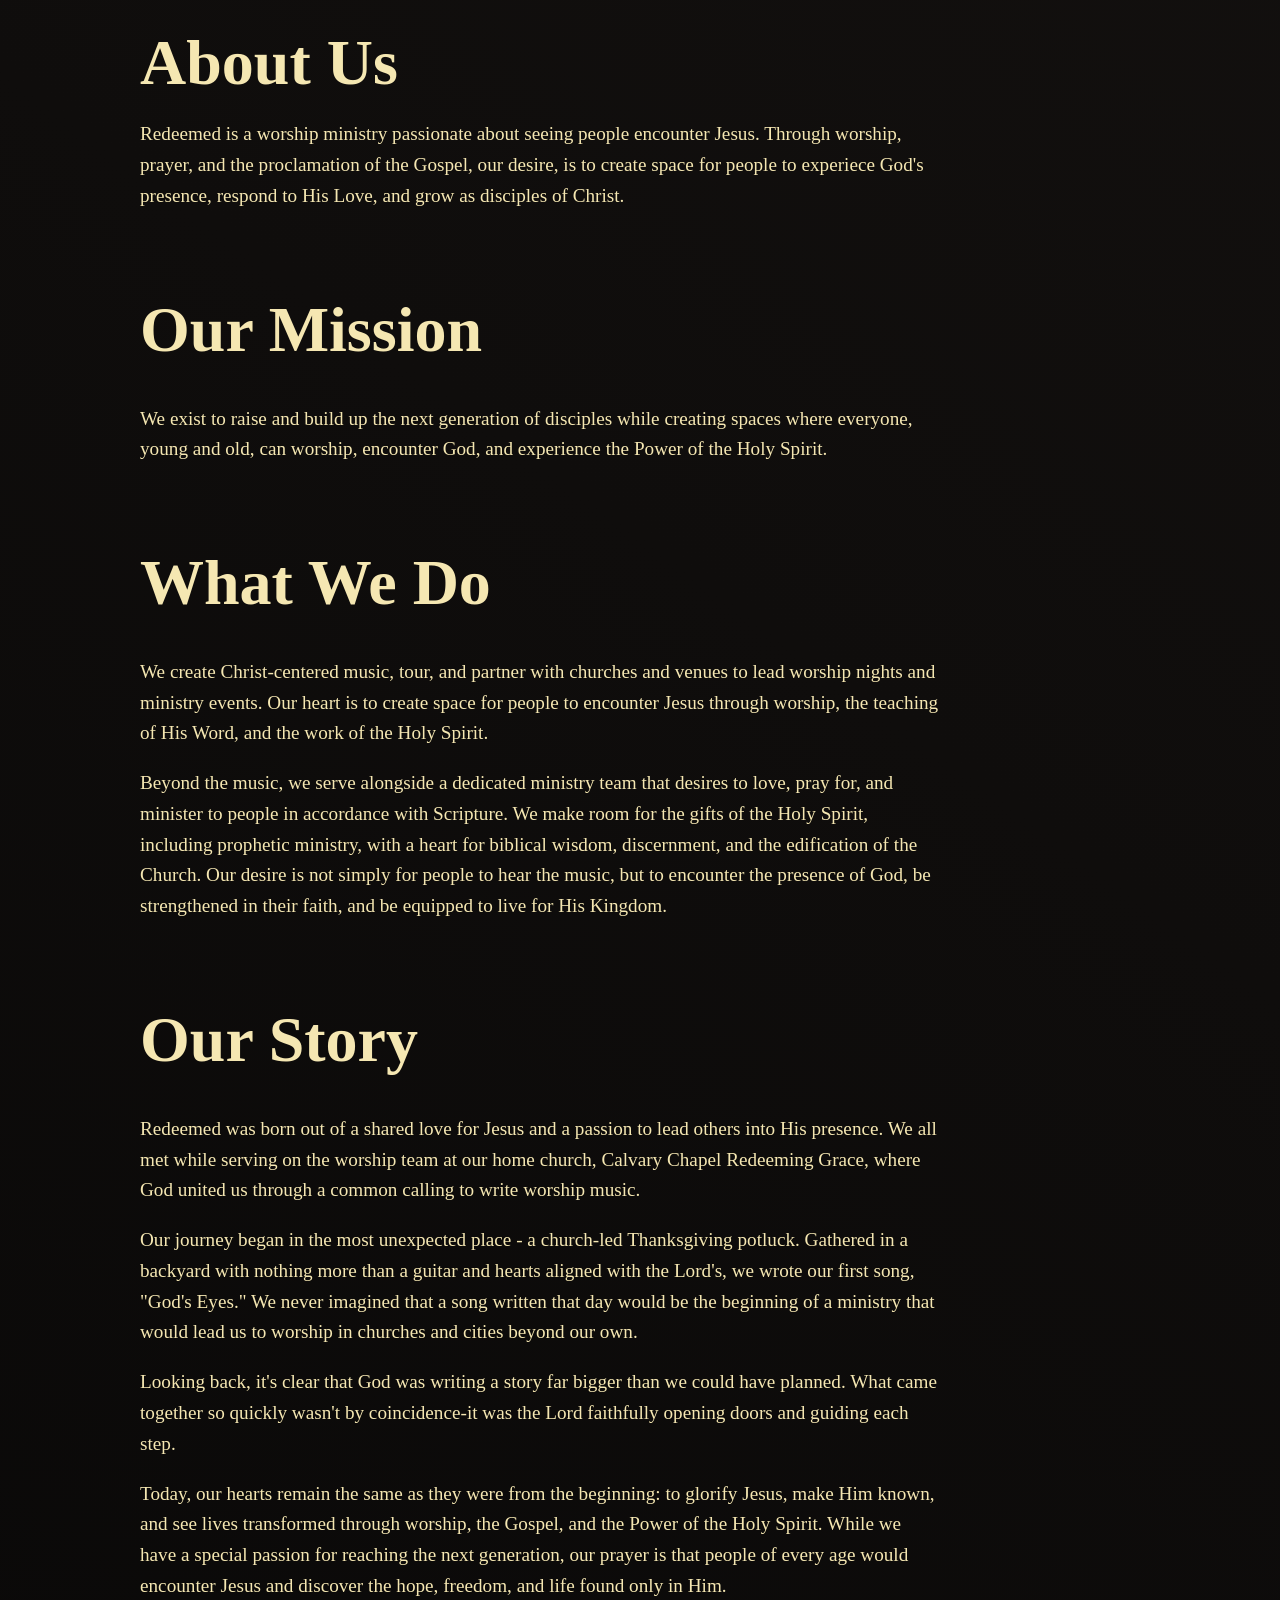
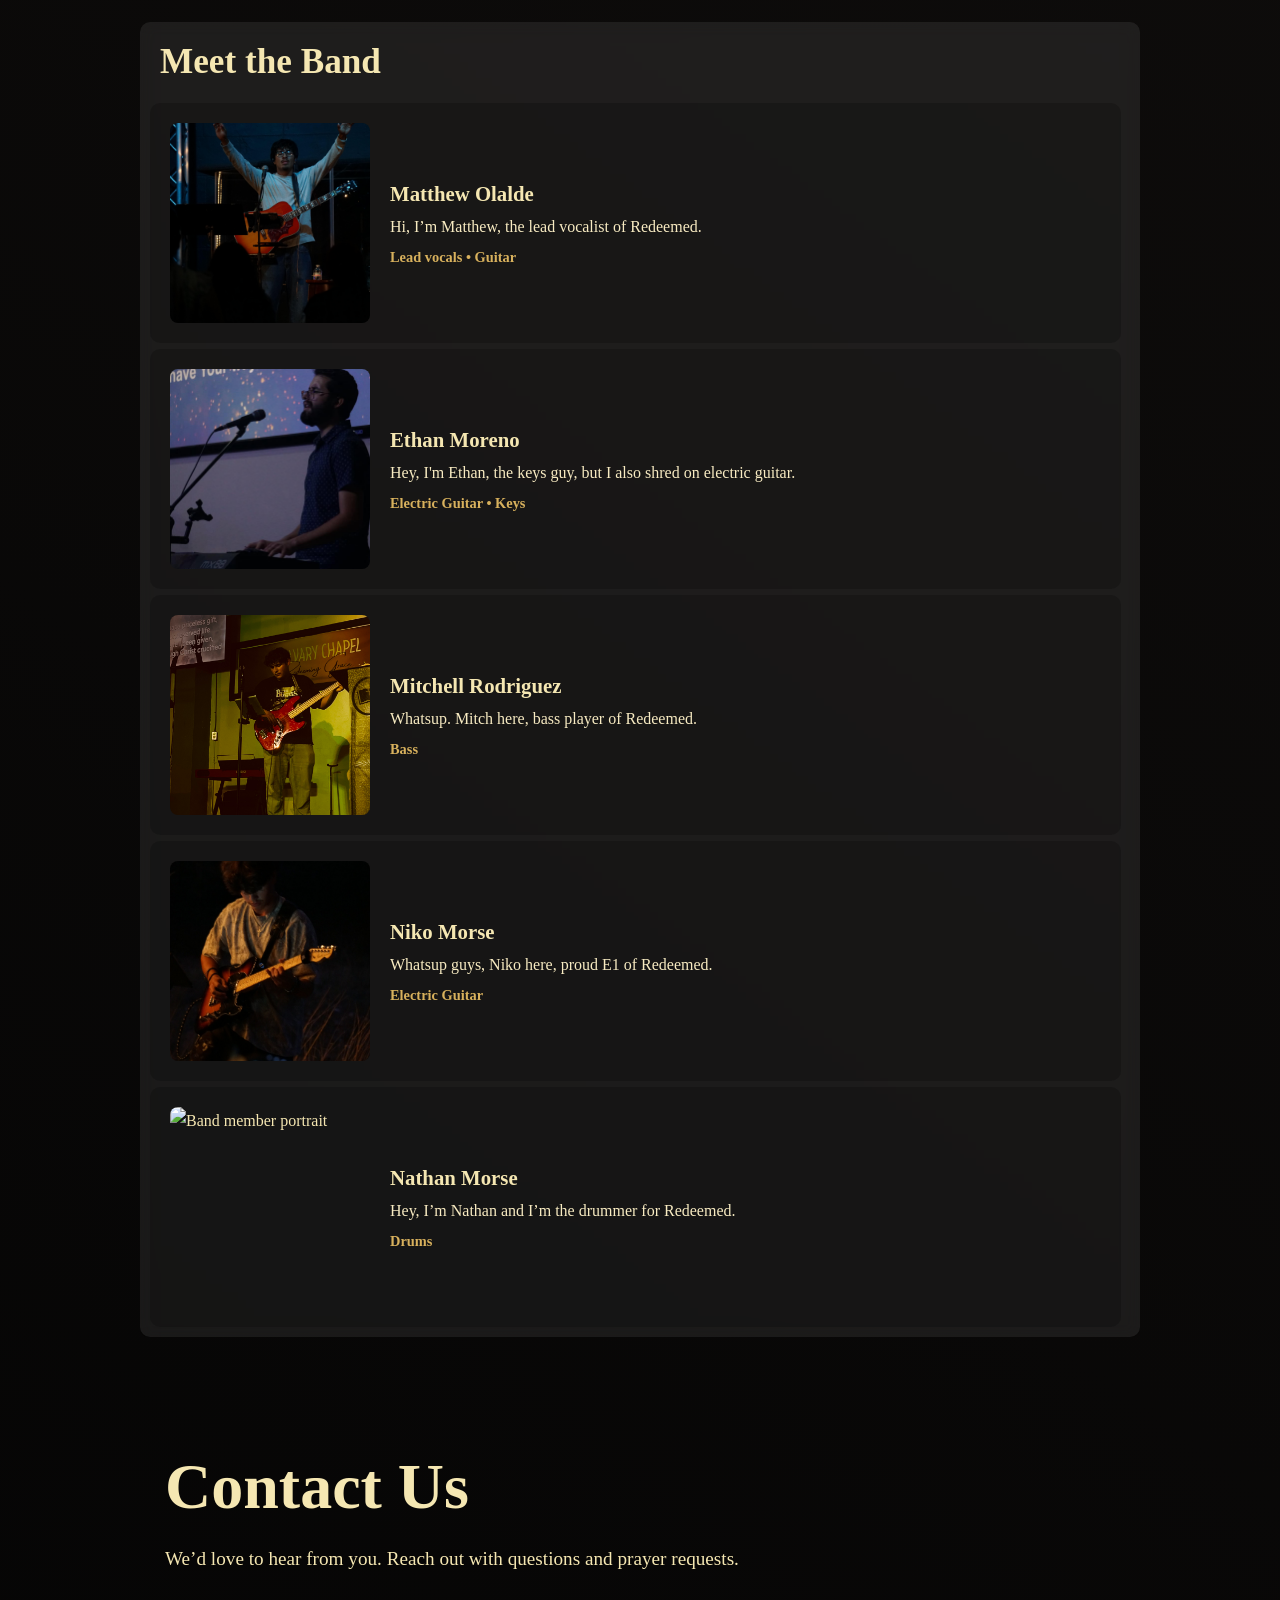
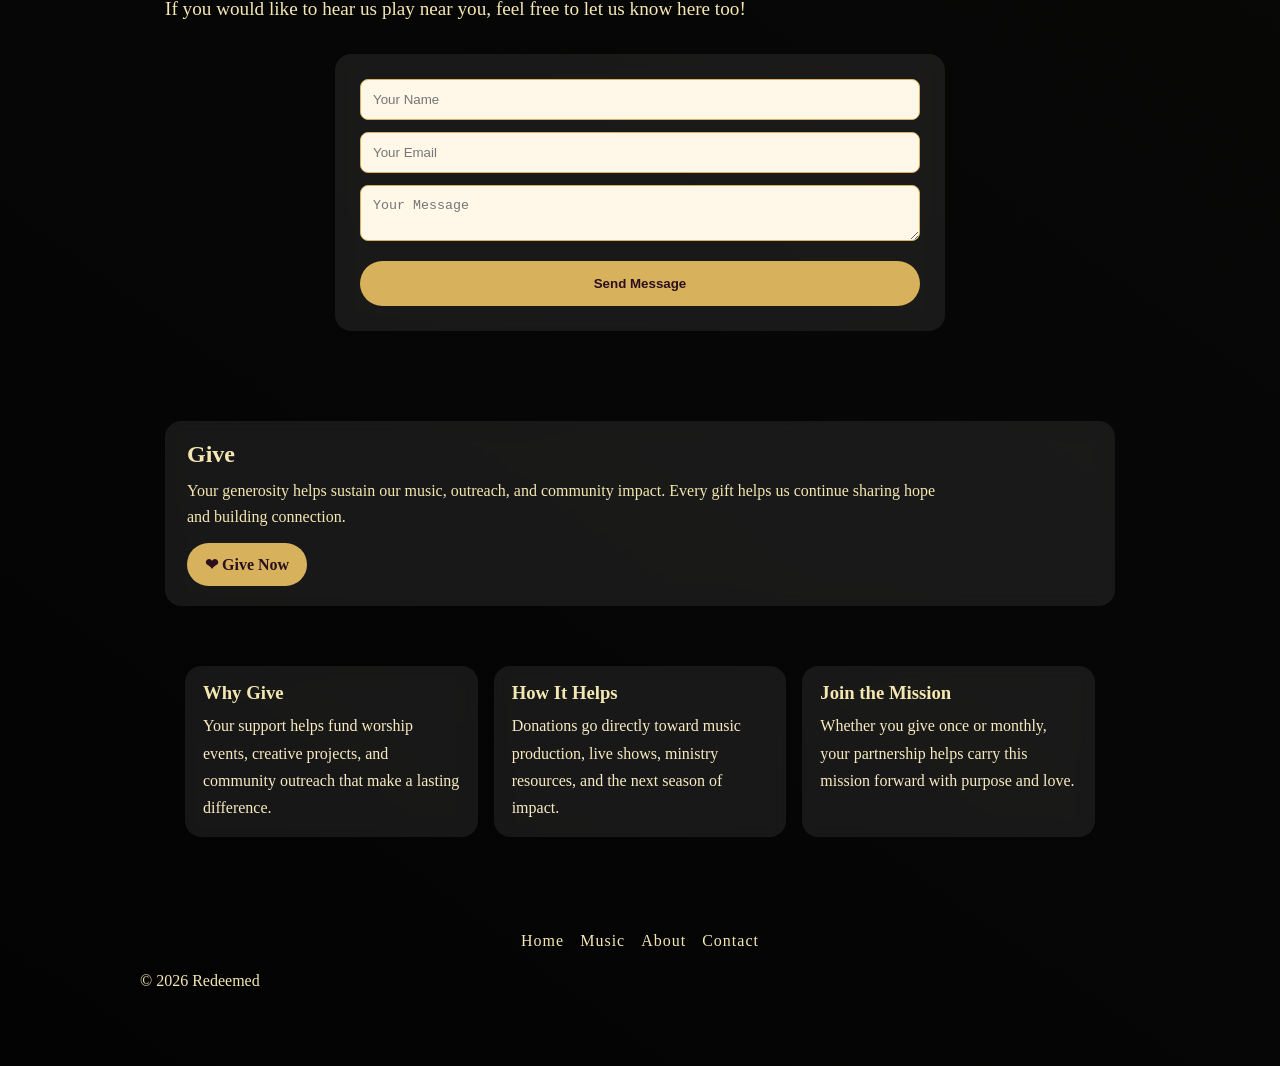
==== commit 35680159: "Update fmt.Println to print 'Goodbye World'" ====
--- a/index.html
+++ b/index.html
@@ -264,7 +264,7 @@
             </p>
 
             <p>    
-                Today, our hearts remain the same as it was from the beginning: to glorify Jesus, make Him known, and see lives transformed through worship,
+                Today, our hearts remain the same as they were from the beginning: to glorify Jesus, make Him known, and see lives transformed through worship,
                 the Gospel, and the Power of the Holy Spirit. While we have a special passion for reaching the next generation, our prayer is that people of
                 every age would encounter Jesus and discover the hope, freedom, and life found only in Him.
             </p>
